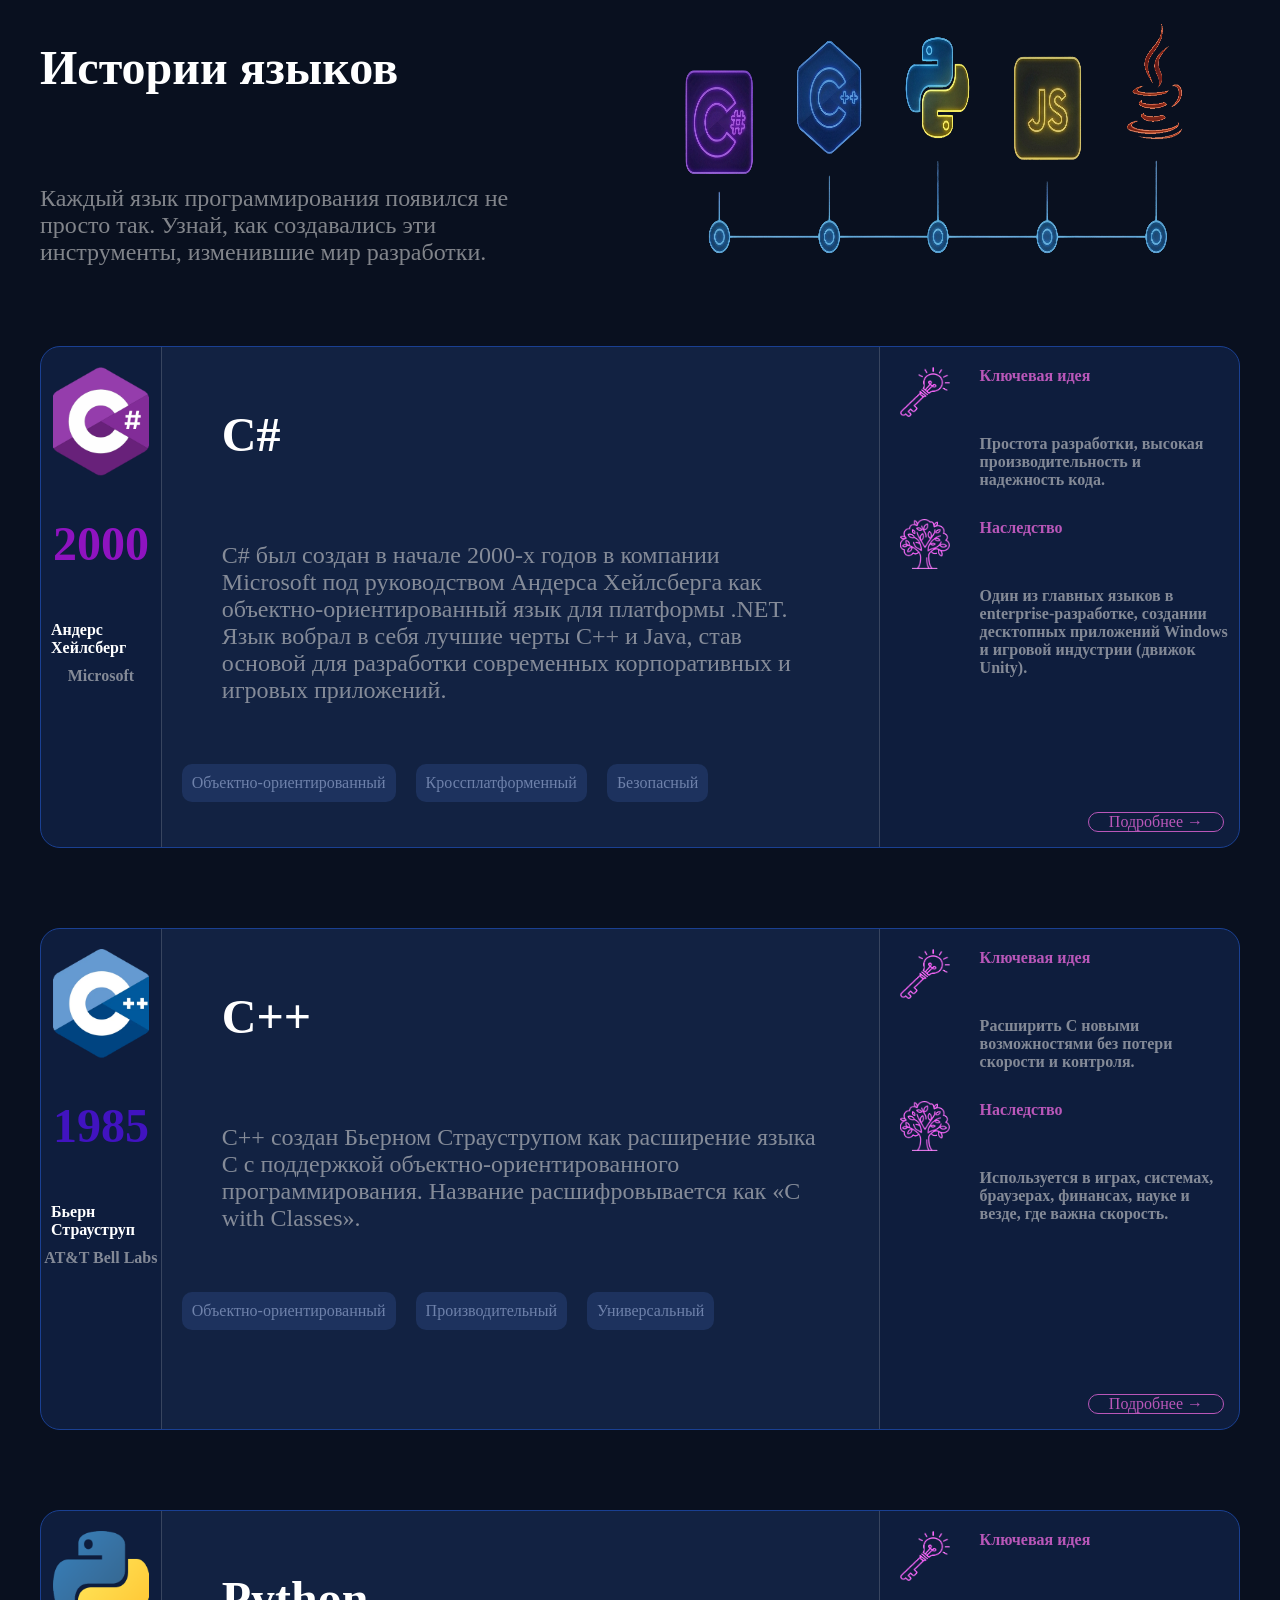
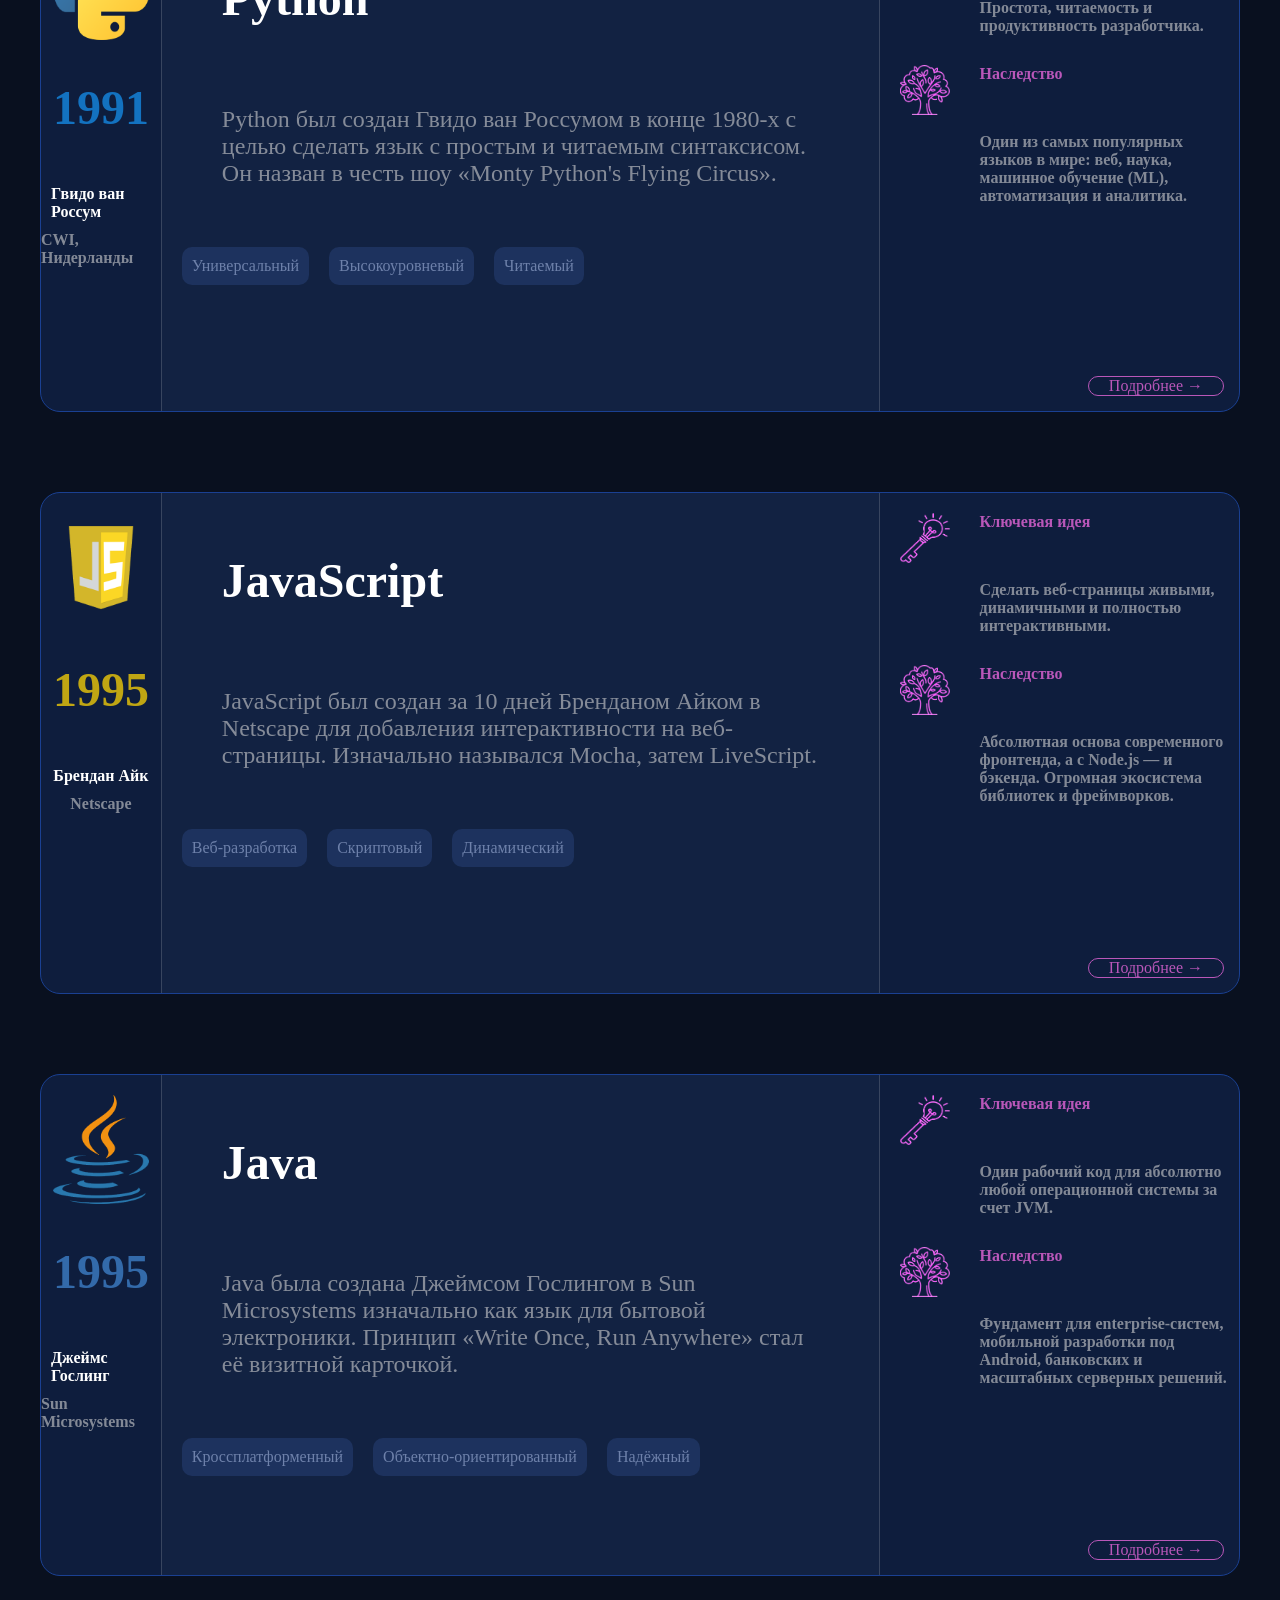
==== pages/history/history.html @ 31807c22 "add pages new" ====
<!DOCTYPE html>
<html lang="en">
<head>
    <meta charset="UTF-8">
    <meta name="viewport" content="width=device-width, initial-scale=1.0">
    <title>Document</title>
    <link rel="stylesheet" href="style-n.css">
</head>
<body style = "background-color: #09101f;">
    <div class = "div1">
        <div class = "div1" style = "flex-direction: column; gap: 10px; justify-content: center;">
            <span class = "text" style = "font-size: 3em;">Истории языков</span>
            <span class = "text" style = "font-size: 1.5em; font-weight: 300; color: rgba(211, 211, 211, 0.596);">Каждый язык программирования появился не просто так. Узнай, как создавались эти инструменты, изменившие мир разработки.
</span>
        </div>
        <div class = "div1" style = "justify-content: center;">
        <img src = "Untitled-1.png" class = "forimg">   
        </div>
    
    </div>
<div class = "div2">
        <div class = "div1" style = "flex-direction: column; width:10%;">
            <div class = "div1" style = "justify-content: center; margin-top: 20px;"><img src="Untitled-2.png" class = "forimg"></div>
        <div class = "div1" style = "justify-content: center; vertical-align: middle;"><span class = "text" style = "font-size: 3em; color:rgb(143, 19, 192)">2000</span></div>
        <div class = "div1" style = "justify-content: center; vertical-align: middle;"><span class = "text" style = "font-size: 1em; padding:10px;">Андерс Хейлсберг</span></div>
                <div class = "div1" style = "justify-content: center; vertical-align: middle;"><span class = "text" style = "font-size: 1em; color:rgba(211, 211, 211, 0.596); padding:0; padding-bottom: 20px;">Microsoft</span></div>
            </div>

    <div class="div1" style="display: flex; background-color: #122242; flex: 1; padding: 20px; border-left: 1px solid rgba(211, 211, 211, 0.196); border-right: 1px solid rgba(211, 211, 211, 0.196); flex-direction: column;">
        <span class="text" style="font-size: 3em;">C#</span>
        <span class="text" style="font-size: 1.5em; font-weight: 300; color: rgba(211, 211, 211, 0.596);">C# был создан в начале 2000-х годов в компании Microsoft под руководством Андерса Хейлсберга как объектно-ориентированный язык для платформы .NET. Язык вобрал в себя лучшие черты C++ и Java, став основой для разработки современных корпоративных и игровых приложений.</span>
        <div class="div1" style="display: flex; justify-content: left; gap: 20px; margin-top: 20px;">
            <div class="div3">Объектно-ориентированный</div>
            <div class="div3">Кроссплатформенный</div>
            <div class="div3">Безопасный</div>
        </div>
    </div>

    <div class="div1" style="display: flex; flex-direction: column; width: 30%; min-width: 250px; position: relative; padding-bottom: 60px;">
        <div class="div1" style="display: flex; align-items: flex-start; width: 100%;">
            <img src="Untitled-5.png" style="width: 50px; height: 50px; filter: brightness(5); padding: 20px; flex-shrink: 0;">
            <div class="div1" style="display: flex; flex-direction: column;">
                <span class="text" style="color: rgb(185, 87, 185); padding-top: 20px; padding-left: 10px; font-weight: bold;">Ключевая идея</span>
                <span class="text" style="color: rgba(211, 211, 211, 0.596); padding: 10px;">Простота разработки, высокая производительность и надежность кода.</span>
            </div>
        </div>
        <div class="div1" style="display: flex; align-items: flex-start; width: 100%;">
            <img src="Untitled-3.png" style="width: 50px; height: 50px; filter: brightness(5); padding: 20px; flex-shrink: 0;">
            <div class="div1" style="display: flex; flex-direction: column;">
                <span class="text" style="color: rgb(185, 87, 185); padding-top: 20px; padding-left: 10px; font-weight: bold;">Наследство</span>
                <span class="text" style="color: rgba(211, 211, 211, 0.596); padding: 10px;">Один из главных языков в enterprise-разработке, создании десктопных приложений Windows и игровой индустрии (движок Unity).</span>
            </div>
        </div>
        <div class="button" style="position: absolute; bottom: 15px; right: 15px;"><span style="padding: 10px 20px; cursor: pointer;">Подробнее →</span></div>
    </div>
</div>

<div class = "div2">
    <div class = "div1" style = "flex-direction: column; width:10%;">
        <div class = "div1" style = "justify-content: center; margin-top: 20px;"><img src="Untitled-6.png" class = "forimg"></div>
        <div class = "div1" style = "justify-content: center; vertical-align: middle;"><span class = "text" style = "font-size: 3em; color:rgb(65, 19, 192)">1985</span></div>
        <div class = "div1" style = "justify-content: center; vertical-align: middle;"><span class = "text" style = "font-size: 1em; padding:10px;">Бьерн Страуструп</span></div>
        <div class = "div1" style = "justify-content: center; vertical-align: middle;"><span class = "text" style = "font-size: 1em; color:rgba(211, 211, 211, 0.596); padding:0; padding-bottom: 20px;">AT&T Bell Labs</span></div>
    </div>

    <div class="div1" style="display: flex; background-color: #122242; flex: 1; padding: 20px; border-left: 1px solid rgba(211, 211, 211, 0.196); border-right: 1px solid rgba(211, 211, 211, 0.196); flex-direction: column;">
        <span class="text" style="font-size: 3em;">C++</span>
        <span class="text" style="font-size: 1.5em; font-weight: 300; color: rgba(211, 211, 211, 0.596);">C++ создан Бьерном Страуструпом как расширение языка C с поддержкой объектно-ориентированного программирования. Название расшифровывается как «C with Classes».</span>
        <div class="div1" style="display: flex; justify-content: left; gap: 20px; margin-top: 20px;">
            <div class="div3">Объектно-ориентированный</div>
            <div class="div3">Производительный</div>
            <div class="div3">Универсальный</div>
        </div>
    </div>

    <div class="div1" style="display: flex; flex-direction: column; width: 30%; min-width: 250px; position: relative; padding-bottom: 60px;">
        <div class="div1" style="display: flex; align-items: flex-start; width: 100%;">
            <img src="Untitled-5.png" style="width: 50px; height: 50px; filter: brightness(5); padding: 20px; flex-shrink: 0;">
            <div class="div1" style="display: flex; flex-direction: column;">
                <span class="text" style="color: rgb(185, 87, 185); padding-top: 20px; padding-left: 10px; font-weight: bold;">Ключевая идея</span>
                <span class="text" style="color: rgba(211, 211, 211, 0.596); padding: 10px;">Расширить C новыми возможностями без потери скорости и контроля.</span>
            </div>
        </div>
        <div class="div1" style="display: flex; align-items: flex-start; width: 100%;">
            <img src="Untitled-3.png" style="width: 50px; height: 50px; filter: brightness(5); padding: 20px; flex-shrink: 0;">
            <div class="div1" style="display: flex; flex-direction: column;">
                <span class="text" style="color: rgb(185, 87, 185); padding-top: 20px; padding-left: 10px; font-weight: bold;">Наследство</span>
                <span class="text" style="color: rgba(211, 211, 211, 0.596); padding: 10px;">Используется в играх, системах, браузерах, финансах, науке и везде, где важна скорость.</span>
            </div>
        </div>
        <div class="button" style="position: absolute; bottom: 15px; right: 15px;"><span style="padding: 10px 20px; cursor: pointer;">Подробнее →</span></div>
    </div>
</div>

<div class = "div2">
    <div class = "div1" style = "flex-direction: column; width:10%;">
        <div class = "div1" style = "justify-content: center; margin-top: 20px;"><img src="Untitled-7.png" class = "forimg"></div>
        <div class = "div1" style = "justify-content: center; vertical-align: middle;"><span class = "text" style = "font-size: 3em; color:rgb(19, 114, 192)">1991</span></div>
        <div class = "div1" style = "justify-content: center; vertical-align: middle;"><span class = "text" style = "font-size: 1em; padding:10px;">Гвидо ван Россум</span></div>
        <div class = "div1" style = "justify-content: center; vertical-align: middle;"><span class = "text" style = "font-size: 1em; color:rgba(211, 211, 211, 0.596); padding:0; padding-bottom: 20px;">CWI, Нидерланды</span></div>
    </div>

    <div class="div1" style="display: flex; background-color: #122242; flex: 1; padding: 20px; border-left: 1px solid rgba(211, 211, 211, 0.196); border-right: 1px solid rgba(211, 211, 211, 0.196); flex-direction: column;">
        <span class="text" style="font-size: 3em;">Python</span>
        <span class="text" style="font-size: 1.5em; font-weight: 300; color: rgba(211, 211, 211, 0.596);">Python был создан Гвидо ван Россумом в конце 1980-х с целью сделать язык с простым и читаемым синтаксисом. Он назван в честь шоу «Monty Python's Flying Circus».</span>
        <div class="div1" style="display: flex; justify-content: left; gap: 20px; margin-top: 20px;">
            <div class="div3">Универсальный</div>
            <div class="div3">Высокоуровневый</div>
            <div class="div3">Читаемый</div>
        </div>
    </div>

    <div class="div1" style="display: flex; flex-direction: column; width: 30%; min-width: 250px; position: relative; padding-bottom: 60px;">
        <div class="div1" style="display: flex; align-items: flex-start; width: 100%;">
            <img src="Untitled-5.png" style="width: 50px; height: 50px; filter: brightness(5); padding: 20px; flex-shrink: 0;">
            <div class="div1" style="display: flex; flex-direction: column;">
                <span class="text" style="color: rgb(185, 87, 185); padding-top: 20px; padding-left: 10px; font-weight: bold;">Ключевая идея</span>
                <span class="text" style="color: rgba(211, 211, 211, 0.596); padding: 10px;">Простота, читаемость и продуктивность разработчика.</span>
            </div>
        </div>
        <div class="div1" style="display: flex; align-items: flex-start; width: 100%;">
            <img src="Untitled-3.png" style="width: 50px; height: 50px; filter: brightness(5); padding: 20px; flex-shrink: 0;">
            <div class="div1" style="display: flex; flex-direction: column;">
                <span class="text" style="color: rgb(185, 87, 185); padding-top: 20px; padding-left: 10px; font-weight: bold;">Наследство</span>
                <span class="text" style="color: rgba(211, 211, 211, 0.596); padding: 10px;">Один из самых популярных языков в мире: веб, наука, машинное обучение (ML), автоматизация и аналитика.</span>
            </div>
        </div>
        <div class="button" style="position: absolute; bottom: 15px; right: 15px;"><span style="padding: 10px 20px; cursor: pointer;">Подробнее →</span></div>
    </div>
</div>

<div class = "div2">
    <div class = "div1" style = "flex-direction: column; width:10%;">
        <div class = "div1" style = "justify-content: center; margin-top: 20px;"><img src="Untitled-8.png" class = "forimg"></div>
        <div class = "div1" style = "justify-content: center; vertical-align: middle;"><span class = "text" style = "font-size: 3em; color:rgb(192, 166, 19)">1995</span></div>
        <div class = "div1" style = "justify-content: center; vertical-align: middle;"><span class = "text" style = "font-size: 1em; padding:10px;">Брендан Айк</span></div>
        <div class = "div1" style = "justify-content: center; vertical-align: middle;"><span class = "text" style = "font-size: 1em; color:rgba(211, 211, 211, 0.596); padding:0; padding-bottom: 20px;">Netscape</span></div>
    </div>

    <div class="div1" style="display: flex; background-color: #122242; flex: 1; padding: 20px; border-left: 1px solid rgba(211, 211, 211, 0.196); border-right: 1px solid rgba(211, 211, 211, 0.196); flex-direction: column;">
        <span class="text" style="font-size: 3em;">JavaScript</span>
        <span class="text" style="font-size: 1.5em; font-weight: 300; color: rgba(211, 211, 211, 0.596);">JavaScript был создан за 10 дней Бренданом Айком в Netscape для добавления интерактивности на веб-страницы. Изначально назывался Mocha, затем LiveScript.</span>
        <div class="div1" style="display: flex; justify-content: left; gap: 20px; margin-top: 20px;">
            <div class="div3">Веб-разработка</div>
            <div class="div3">Скриптовый</div>
            <div class="div3">Динамический</div>
        </div>
    </div>

    <div class="div1" style="display: flex; flex-direction: column; width: 30%; min-width: 250px; position: relative; padding-bottom: 60px;">
        <div class="div1" style="display: flex; align-items: flex-start; width: 100%;">
            <img src="Untitled-5.png" style="width: 50px; height: 50px; filter: brightness(5); padding: 20px; flex-shrink: 0;">
            <div class="div1" style="display: flex; flex-direction: column;">
                <span class="text" style="color: rgb(185, 87, 185); padding-top: 20px; padding-left: 10px; font-weight: bold;">Ключевая идея</span>
                <span class="text" style="color: rgba(211, 211, 211, 0.596); padding: 10px;">Сделать веб-страницы живыми, динамичными и полностью интерактивными.</span>
            </div>
        </div>
        <div class="div1" style="display: flex; align-items: flex-start; width: 100%;">
            <img src="Untitled-3.png" style="width: 50px; height: 50px; filter: brightness(5); padding: 20px; flex-shrink: 0;">
            <div class="div1" style="display: flex; flex-direction: column;">
                <span class="text" style="color: rgb(185, 87, 185); padding-top: 20px; padding-left: 10px; font-weight: bold;">Наследство</span>
                <span class="text" style="color: rgba(211, 211, 211, 0.596); padding: 10px;">Абсолютная основа современного фронтенда, а с Node.js — и бэкенда. Огромная экосистема библиотек и фреймворков.</span>
            </div>
        </div>
        <div class="button" style="position: absolute; bottom: 15px; right: 15px;"><span style="padding: 10px 20px; cursor: pointer;">Подробнее →</span></div>
    </div>
</div>

<div class = "div2">
    <div class = "div1" style = "flex-direction: column; width:10%;">
        <div class = "div1" style = "justify-content: center; margin-top: 20px;"><img src="Untitled-9.png" class = "forimg"></div>
        <div class = "div1" style = "justify-content: center; vertical-align: middle;"><span class = "text" style = "font-size: 3em; color:rgb(51, 106, 170)">1995</span></div>
        <div class = "div1" style = "justify-content: center; vertical-align: middle;"><span class = "text" style = "font-size: 1em; padding:10px;">Джеймс Гослинг</span></div>
        <div class = "div1" style = "justify-content: center; vertical-align: middle;"><span class = "text" style = "font-size: 1em; color:rgba(211, 211, 211, 0.596); padding:0; padding-bottom: 20px;">Sun Microsystems</span></div>
    </div>

    <div class="div1" style="display: flex; background-color: #122242; flex: 1; padding: 20px; border-left: 1px solid rgba(211, 211, 211, 0.196); border-right: 1px solid rgba(211, 211, 211, 0.196); flex-direction: column;">
        <span class="text" style="font-size: 3em;">Java</span>
        <span class="text" style="font-size: 1.5em; font-weight: 300; color: rgba(211, 211, 211, 0.596);">Java была создана Джеймсом Гослингом в Sun Microsystems изначально как язык для бытовой электроники. Принцип «Write Once, Run Anywhere» стал её визитной карточкой.</span>
        <div class="div1" style="display: flex; justify-content: left; gap: 20px; margin-top: 20px;">
            <div class="div3">Кроссплатформенный</div>
            <div class="div3">Объектно-ориентированный</div>
            <div class="div3">Надёжный</div>
        </div>
    </div>

    <div class="div1" style="display: flex; flex-direction: column; width: 30%; min-width: 250px; position: relative; padding-bottom: 60px;">
        <div class="div1" style="display: flex; align-items: flex-start; width: 100%;">
            <img src="Untitled-5.png" style="width: 50px; height: 50px; filter: brightness(5); padding: 20px; flex-shrink: 0;">
            <div class="div1" style="display: flex; flex-direction: column;">
                <span class="text" style="color: rgb(185, 87, 185); padding-top: 20px; padding-left: 10px; font-weight: bold;">Ключевая идея</span>
                <span class="text" style="color: rgba(211, 211, 211, 0.596); padding: 10px;">Один рабочий код для абсолютно любой операционной системы за счет JVM.</span>
            </div>
        </div>
        <div class="div1" style="display: flex; align-items: flex-start; width: 100%;">
            <img src="Untitled-3.png" style="width: 50px; height: 50px; filter: brightness(5); padding: 20px; flex-shrink: 0;">
            <div class="div1" style="display: flex; flex-direction: column;">
                <span class="text" style="color: rgb(185, 87, 185); padding-top: 20px; padding-left: 10px; font-weight: bold;">Наследство</span>
                <span class="text" style="color: rgba(211, 211, 211, 0.596); padding: 10px;">Фундамент для enterprise-систем, мобильной разработки под Android, банковских и масштабных серверных решений.</span>
            </div>
        </div>
        <div class="button" style="position: absolute; bottom: 15px; right: 15px;"><span style="padding: 10px 20px; cursor: pointer;">Подробнее →</span></div>
    </div>
</div>

</body>
</html>
---- pages/history/style-n.css ----
body{
    margin:0px;
    padding:0px;
}
.text{
    color: white;
    font-weight: bold;
    padding:40px;
}
.div1{
    display:flex;
}
.div2{
    display:inline-flex;
    background-color: #0e1d3d;
    border: 1px solid #1a4092;
    border-radius: 20px;
    margin:40px;
    height:500px;
}
.div3{
    background-color: #1d325e;
     color:#6e81aa;
     padding:10px;
     border-radius: 10px;
}
.forimg{
    width:80%;
    height:auto;
}
.button{
    position: absolute;
    bottom: 20px;
    right:40px; 
    color:rgb(185, 87, 185); 
    border: 1px solid rgb(185, 87, 185); 
    border-radius:10px;
}
.button:hover{
    background-color: rgb(185, 87, 185);
    color:white;
}
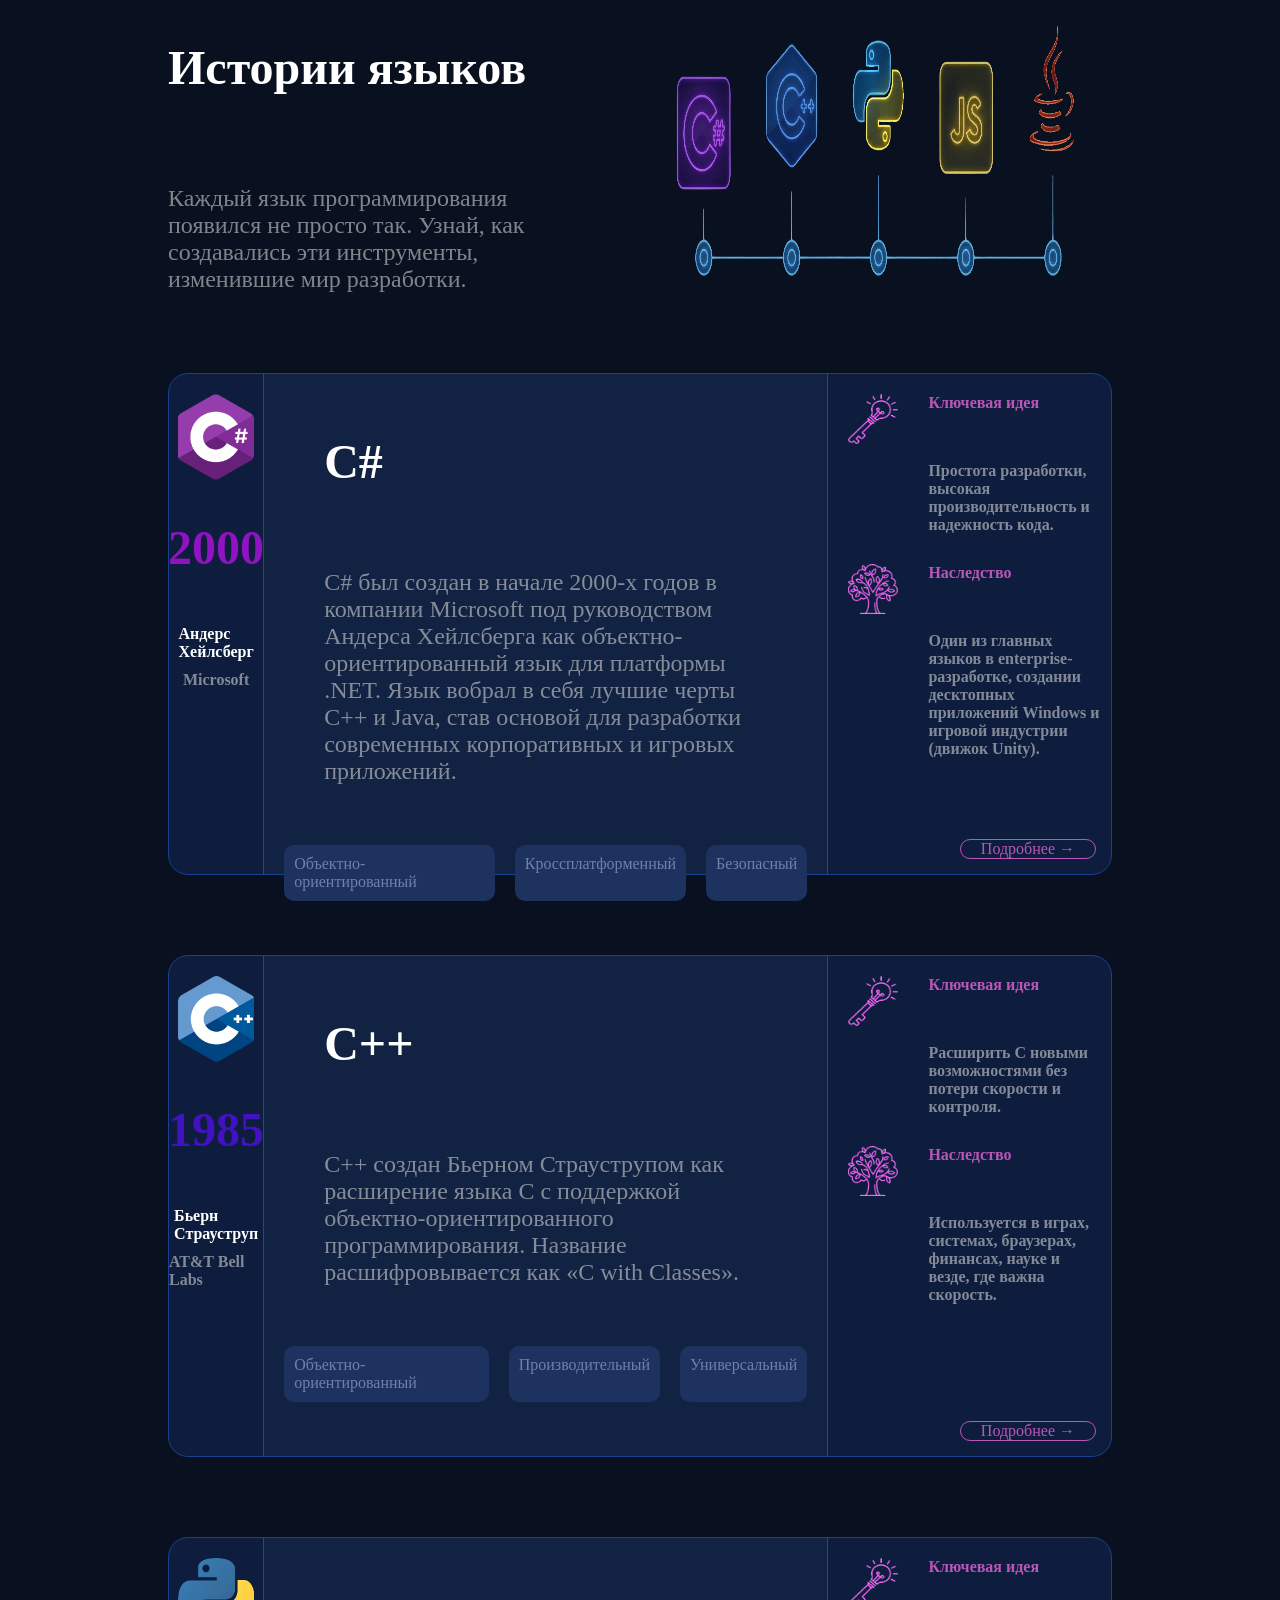
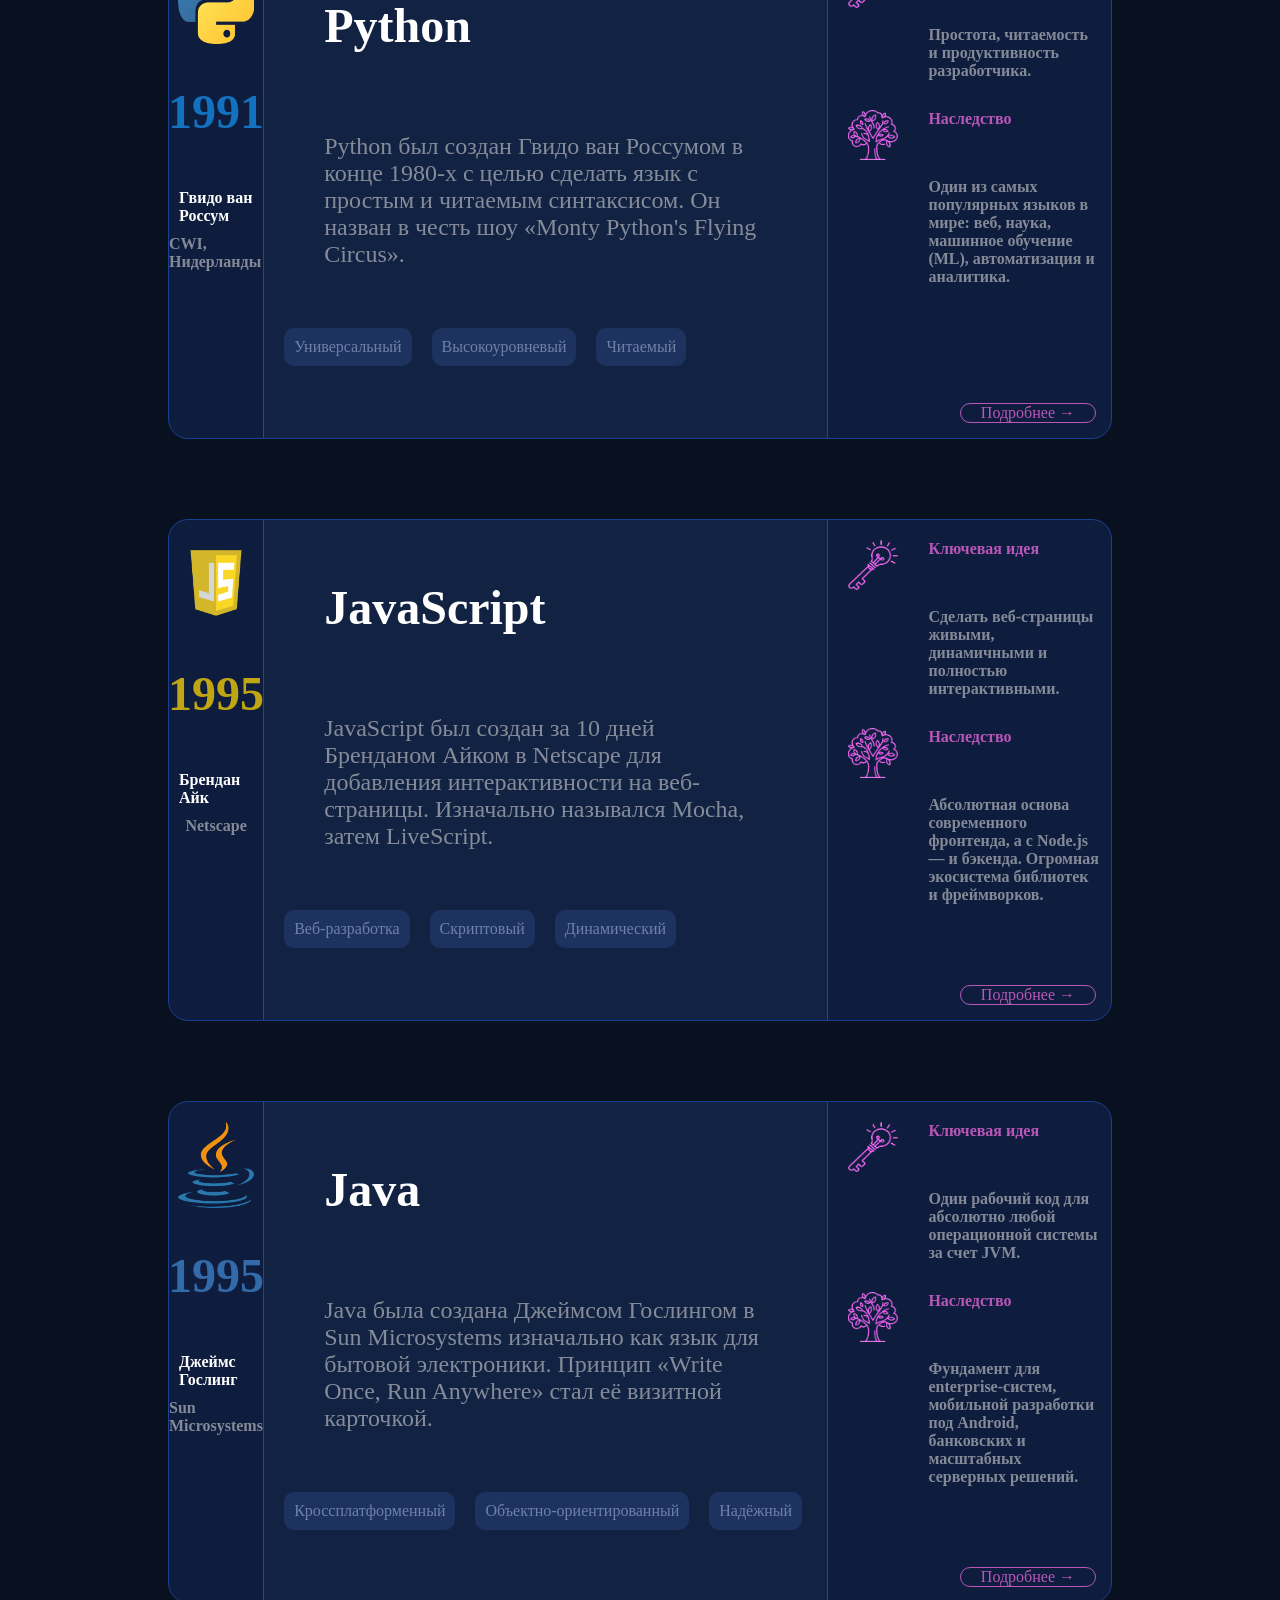
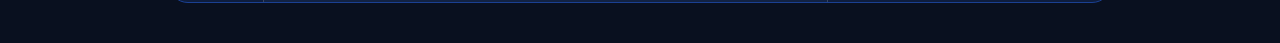
==== commit a09c652c: "update pages" ====
--- a/pages/history/history.html
+++ b/pages/history/history.html
@@ -7,201 +7,202 @@
     <link rel="stylesheet" href="style-n.css">
 </head>
 <body style = "background-color: #09101f;">
+<main>
     <div class = "div1">
         <div class = "div1" style = "flex-direction: column; gap: 10px; justify-content: center;">
             <span class = "text" style = "font-size: 3em;">Истории языков</span>
             <span class = "text" style = "font-size: 1.5em; font-weight: 300; color: rgba(211, 211, 211, 0.596);">Каждый язык программирования появился не просто так. Узнай, как создавались эти инструменты, изменившие мир разработки.
-</span>
-        </div>
-        <div class = "div1" style = "justify-content: center;">
-        <img src = "Untitled-1.png" class = "forimg">   
-        </div>
-    
-    </div>
-<div class = "div2">
-        <div class = "div1" style = "flex-direction: column; width:10%;">
-            <div class = "div1" style = "justify-content: center; margin-top: 20px;"><img src="Untitled-2.png" class = "forimg"></div>
-        <div class = "div1" style = "justify-content: center; vertical-align: middle;"><span class = "text" style = "font-size: 3em; color:rgb(143, 19, 192)">2000</span></div>
-        <div class = "div1" style = "justify-content: center; vertical-align: middle;"><span class = "text" style = "font-size: 1em; padding:10px;">Андерс Хейлсберг</span></div>
-                <div class = "div1" style = "justify-content: center; vertical-align: middle;"><span class = "text" style = "font-size: 1em; color:rgba(211, 211, 211, 0.596); padding:0; padding-bottom: 20px;">Microsoft</span></div>
-            </div>
-
-    <div class="div1" style="display: flex; background-color: #122242; flex: 1; padding: 20px; border-left: 1px solid rgba(211, 211, 211, 0.196); border-right: 1px solid rgba(211, 211, 211, 0.196); flex-direction: column;">
-        <span class="text" style="font-size: 3em;">C#</span>
-        <span class="text" style="font-size: 1.5em; font-weight: 300; color: rgba(211, 211, 211, 0.596);">C# был создан в начале 2000-х годов в компании Microsoft под руководством Андерса Хейлсберга как объектно-ориентированный язык для платформы .NET. Язык вобрал в себя лучшие черты C++ и Java, став основой для разработки современных корпоративных и игровых приложений.</span>
-        <div class="div1" style="display: flex; justify-content: left; gap: 20px; margin-top: 20px;">
-            <div class="div3">Объектно-ориентированный</div>
-            <div class="div3">Кроссплатформенный</div>
-            <div class="div3">Безопасный</div>
-        </div>
-    </div>
-
-    <div class="div1" style="display: flex; flex-direction: column; width: 30%; min-width: 250px; position: relative; padding-bottom: 60px;">
-        <div class="div1" style="display: flex; align-items: flex-start; width: 100%;">
-            <img src="Untitled-5.png" style="width: 50px; height: 50px; filter: brightness(5); padding: 20px; flex-shrink: 0;">
-            <div class="div1" style="display: flex; flex-direction: column;">
-                <span class="text" style="color: rgb(185, 87, 185); padding-top: 20px; padding-left: 10px; font-weight: bold;">Ключевая идея</span>
-                <span class="text" style="color: rgba(211, 211, 211, 0.596); padding: 10px;">Простота разработки, высокая производительность и надежность кода.</span>
-            </div>
-        </div>
-        <div class="div1" style="display: flex; align-items: flex-start; width: 100%;">
-            <img src="Untitled-3.png" style="width: 50px; height: 50px; filter: brightness(5); padding: 20px; flex-shrink: 0;">
-            <div class="div1" style="display: flex; flex-direction: column;">
-                <span class="text" style="color: rgb(185, 87, 185); padding-top: 20px; padding-left: 10px; font-weight: bold;">Наследство</span>
-                <span class="text" style="color: rgba(211, 211, 211, 0.596); padding: 10px;">Один из главных языков в enterprise-разработке, создании десктопных приложений Windows и игровой индустрии (движок Unity).</span>
-            </div>
-        </div>
-        <div class="button" style="position: absolute; bottom: 15px; right: 15px;"><span style="padding: 10px 20px; cursor: pointer;">Подробнее →</span></div>
-    </div>
-</div>
-
-<div class = "div2">
-    <div class = "div1" style = "flex-direction: column; width:10%;">
-        <div class = "div1" style = "justify-content: center; margin-top: 20px;"><img src="Untitled-6.png" class = "forimg"></div>
-        <div class = "div1" style = "justify-content: center; vertical-align: middle;"><span class = "text" style = "font-size: 3em; color:rgb(65, 19, 192)">1985</span></div>
-        <div class = "div1" style = "justify-content: center; vertical-align: middle;"><span class = "text" style = "font-size: 1em; padding:10px;">Бьерн Страуструп</span></div>
-        <div class = "div1" style = "justify-content: center; vertical-align: middle;"><span class = "text" style = "font-size: 1em; color:rgba(211, 211, 211, 0.596); padding:0; padding-bottom: 20px;">AT&T Bell Labs</span></div>
-    </div>
-
-    <div class="div1" style="display: flex; background-color: #122242; flex: 1; padding: 20px; border-left: 1px solid rgba(211, 211, 211, 0.196); border-right: 1px solid rgba(211, 211, 211, 0.196); flex-direction: column;">
-        <span class="text" style="font-size: 3em;">C++</span>
-        <span class="text" style="font-size: 1.5em; font-weight: 300; color: rgba(211, 211, 211, 0.596);">C++ создан Бьерном Страуструпом как расширение языка C с поддержкой объектно-ориентированного программирования. Название расшифровывается как «C with Classes».</span>
-        <div class="div1" style="display: flex; justify-content: left; gap: 20px; margin-top: 20px;">
-            <div class="div3">Объектно-ориентированный</div>
-            <div class="div3">Производительный</div>
-            <div class="div3">Универсальный</div>
-        </div>
-    </div>
-
-    <div class="div1" style="display: flex; flex-direction: column; width: 30%; min-width: 250px; position: relative; padding-bottom: 60px;">
-        <div class="div1" style="display: flex; align-items: flex-start; width: 100%;">
-            <img src="Untitled-5.png" style="width: 50px; height: 50px; filter: brightness(5); padding: 20px; flex-shrink: 0;">
-            <div class="div1" style="display: flex; flex-direction: column;">
-                <span class="text" style="color: rgb(185, 87, 185); padding-top: 20px; padding-left: 10px; font-weight: bold;">Ключевая идея</span>
-                <span class="text" style="color: rgba(211, 211, 211, 0.596); padding: 10px;">Расширить C новыми возможностями без потери скорости и контроля.</span>
-            </div>
-        </div>
-        <div class="div1" style="display: flex; align-items: flex-start; width: 100%;">
-            <img src="Untitled-3.png" style="width: 50px; height: 50px; filter: brightness(5); padding: 20px; flex-shrink: 0;">
-            <div class="div1" style="display: flex; flex-direction: column;">
-                <span class="text" style="color: rgb(185, 87, 185); padding-top: 20px; padding-left: 10px; font-weight: bold;">Наследство</span>
-                <span class="text" style="color: rgba(211, 211, 211, 0.596); padding: 10px;">Используется в играх, системах, браузерах, финансах, науке и везде, где важна скорость.</span>
-            </div>
-        </div>
-        <div class="button" style="position: absolute; bottom: 15px; right: 15px;"><span style="padding: 10px 20px; cursor: pointer;">Подробнее →</span></div>
-    </div>
-</div>
-
-<div class = "div2">
-    <div class = "div1" style = "flex-direction: column; width:10%;">
-        <div class = "div1" style = "justify-content: center; margin-top: 20px;"><img src="Untitled-7.png" class = "forimg"></div>
-        <div class = "div1" style = "justify-content: center; vertical-align: middle;"><span class = "text" style = "font-size: 3em; color:rgb(19, 114, 192)">1991</span></div>
-        <div class = "div1" style = "justify-content: center; vertical-align: middle;"><span class = "text" style = "font-size: 1em; padding:10px;">Гвидо ван Россум</span></div>
-        <div class = "div1" style = "justify-content: center; vertical-align: middle;"><span class = "text" style = "font-size: 1em; color:rgba(211, 211, 211, 0.596); padding:0; padding-bottom: 20px;">CWI, Нидерланды</span></div>
-    </div>
-
-    <div class="div1" style="display: flex; background-color: #122242; flex: 1; padding: 20px; border-left: 1px solid rgba(211, 211, 211, 0.196); border-right: 1px solid rgba(211, 211, 211, 0.196); flex-direction: column;">
-        <span class="text" style="font-size: 3em;">Python</span>
-        <span class="text" style="font-size: 1.5em; font-weight: 300; color: rgba(211, 211, 211, 0.596);">Python был создан Гвидо ван Россумом в конце 1980-х с целью сделать язык с простым и читаемым синтаксисом. Он назван в честь шоу «Monty Python's Flying Circus».</span>
-        <div class="div1" style="display: flex; justify-content: left; gap: 20px; margin-top: 20px;">
-            <div class="div3">Универсальный</div>
-            <div class="div3">Высокоуровневый</div>
-            <div class="div3">Читаемый</div>
-        </div>
-    </div>
-
-    <div class="div1" style="display: flex; flex-direction: column; width: 30%; min-width: 250px; position: relative; padding-bottom: 60px;">
-        <div class="div1" style="display: flex; align-items: flex-start; width: 100%;">
-            <img src="Untitled-5.png" style="width: 50px; height: 50px; filter: brightness(5); padding: 20px; flex-shrink: 0;">
-            <div class="div1" style="display: flex; flex-direction: column;">
-                <span class="text" style="color: rgb(185, 87, 185); padding-top: 20px; padding-left: 10px; font-weight: bold;">Ключевая идея</span>
-                <span class="text" style="color: rgba(211, 211, 211, 0.596); padding: 10px;">Простота, читаемость и продуктивность разработчика.</span>
-            </div>
-        </div>
-        <div class="div1" style="display: flex; align-items: flex-start; width: 100%;">
-            <img src="Untitled-3.png" style="width: 50px; height: 50px; filter: brightness(5); padding: 20px; flex-shrink: 0;">
-            <div class="div1" style="display: flex; flex-direction: column;">
-                <span class="text" style="color: rgb(185, 87, 185); padding-top: 20px; padding-left: 10px; font-weight: bold;">Наследство</span>
-                <span class="text" style="color: rgba(211, 211, 211, 0.596); padding: 10px;">Один из самых популярных языков в мире: веб, наука, машинное обучение (ML), автоматизация и аналитика.</span>
-            </div>
-        </div>
-        <div class="button" style="position: absolute; bottom: 15px; right: 15px;"><span style="padding: 10px 20px; cursor: pointer;">Подробнее →</span></div>
-    </div>
-</div>
-
-<div class = "div2">
-    <div class = "div1" style = "flex-direction: column; width:10%;">
-        <div class = "div1" style = "justify-content: center; margin-top: 20px;"><img src="Untitled-8.png" class = "forimg"></div>
-        <div class = "div1" style = "justify-content: center; vertical-align: middle;"><span class = "text" style = "font-size: 3em; color:rgb(192, 166, 19)">1995</span></div>
-        <div class = "div1" style = "justify-content: center; vertical-align: middle;"><span class = "text" style = "font-size: 1em; padding:10px;">Брендан Айк</span></div>
-        <div class = "div1" style = "justify-content: center; vertical-align: middle;"><span class = "text" style = "font-size: 1em; color:rgba(211, 211, 211, 0.596); padding:0; padding-bottom: 20px;">Netscape</span></div>
-    </div>
-
-    <div class="div1" style="display: flex; background-color: #122242; flex: 1; padding: 20px; border-left: 1px solid rgba(211, 211, 211, 0.196); border-right: 1px solid rgba(211, 211, 211, 0.196); flex-direction: column;">
-        <span class="text" style="font-size: 3em;">JavaScript</span>
-        <span class="text" style="font-size: 1.5em; font-weight: 300; color: rgba(211, 211, 211, 0.596);">JavaScript был создан за 10 дней Бренданом Айком в Netscape для добавления интерактивности на веб-страницы. Изначально назывался Mocha, затем LiveScript.</span>
-        <div class="div1" style="display: flex; justify-content: left; gap: 20px; margin-top: 20px;">
-            <div class="div3">Веб-разработка</div>
-            <div class="div3">Скриптовый</div>
-            <div class="div3">Динамический</div>
-        </div>
-    </div>
-
-    <div class="div1" style="display: flex; flex-direction: column; width: 30%; min-width: 250px; position: relative; padding-bottom: 60px;">
-        <div class="div1" style="display: flex; align-items: flex-start; width: 100%;">
-            <img src="Untitled-5.png" style="width: 50px; height: 50px; filter: brightness(5); padding: 20px; flex-shrink: 0;">
-            <div class="div1" style="display: flex; flex-direction: column;">
-                <span class="text" style="color: rgb(185, 87, 185); padding-top: 20px; padding-left: 10px; font-weight: bold;">Ключевая идея</span>
-                <span class="text" style="color: rgba(211, 211, 211, 0.596); padding: 10px;">Сделать веб-страницы живыми, динамичными и полностью интерактивными.</span>
-            </div>
-        </div>
-        <div class="div1" style="display: flex; align-items: flex-start; width: 100%;">
-            <img src="Untitled-3.png" style="width: 50px; height: 50px; filter: brightness(5); padding: 20px; flex-shrink: 0;">
-            <div class="div1" style="display: flex; flex-direction: column;">
-                <span class="text" style="color: rgb(185, 87, 185); padding-top: 20px; padding-left: 10px; font-weight: bold;">Наследство</span>
-                <span class="text" style="color: rgba(211, 211, 211, 0.596); padding: 10px;">Абсолютная основа современного фронтенда, а с Node.js — и бэкенда. Огромная экосистема библиотек и фреймворков.</span>
-            </div>
-        </div>
-        <div class="button" style="position: absolute; bottom: 15px; right: 15px;"><span style="padding: 10px 20px; cursor: pointer;">Подробнее →</span></div>
-    </div>
-</div>
-
-<div class = "div2">
-    <div class = "div1" style = "flex-direction: column; width:10%;">
-        <div class = "div1" style = "justify-content: center; margin-top: 20px;"><img src="Untitled-9.png" class = "forimg"></div>
-        <div class = "div1" style = "justify-content: center; vertical-align: middle;"><span class = "text" style = "font-size: 3em; color:rgb(51, 106, 170)">1995</span></div>
-        <div class = "div1" style = "justify-content: center; vertical-align: middle;"><span class = "text" style = "font-size: 1em; padding:10px;">Джеймс Гослинг</span></div>
-        <div class = "div1" style = "justify-content: center; vertical-align: middle;"><span class = "text" style = "font-size: 1em; color:rgba(211, 211, 211, 0.596); padding:0; padding-bottom: 20px;">Sun Microsystems</span></div>
-    </div>
-
-    <div class="div1" style="display: flex; background-color: #122242; flex: 1; padding: 20px; border-left: 1px solid rgba(211, 211, 211, 0.196); border-right: 1px solid rgba(211, 211, 211, 0.196); flex-direction: column;">
-        <span class="text" style="font-size: 3em;">Java</span>
-        <span class="text" style="font-size: 1.5em; font-weight: 300; color: rgba(211, 211, 211, 0.596);">Java была создана Джеймсом Гослингом в Sun Microsystems изначально как язык для бытовой электроники. Принцип «Write Once, Run Anywhere» стал её визитной карточкой.</span>
-        <div class="div1" style="display: flex; justify-content: left; gap: 20px; margin-top: 20px;">
-            <div class="div3">Кроссплатформенный</div>
-            <div class="div3">Объектно-ориентированный</div>
-            <div class="div3">Надёжный</div>
-        </div>
-    </div>
-
-    <div class="div1" style="display: flex; flex-direction: column; width: 30%; min-width: 250px; position: relative; padding-bottom: 60px;">
-        <div class="div1" style="display: flex; align-items: flex-start; width: 100%;">
-            <img src="Untitled-5.png" style="width: 50px; height: 50px; filter: brightness(5); padding: 20px; flex-shrink: 0;">
-            <div class="div1" style="display: flex; flex-direction: column;">
-                <span class="text" style="color: rgb(185, 87, 185); padding-top: 20px; padding-left: 10px; font-weight: bold;">Ключевая идея</span>
-                <span class="text" style="color: rgba(211, 211, 211, 0.596); padding: 10px;">Один рабочий код для абсолютно любой операционной системы за счет JVM.</span>
-            </div>
-        </div>
-        <div class="div1" style="display: flex; align-items: flex-start; width: 100%;">
-            <img src="Untitled-3.png" style="width: 50px; height: 50px; filter: brightness(5); padding: 20px; flex-shrink: 0;">
-            <div class="div1" style="display: flex; flex-direction: column;">
-                <span class="text" style="color: rgb(185, 87, 185); padding-top: 20px; padding-left: 10px; font-weight: bold;">Наследство</span>
-                <span class="text" style="color: rgba(211, 211, 211, 0.596); padding: 10px;">Фундамент для enterprise-систем, мобильной разработки под Android, банковских и масштабных серверных решений.</span>
-            </div>
-        </div>
-        <div class="button" style="position: absolute; bottom: 15px; right: 15px;"><span style="padding: 10px 20px; cursor: pointer;">Подробнее →</span></div>
-    </div>
-</div>
-
+    </span>
+            </div>
+            <div class = "div1" style = "justify-content: center;">
+            <img src = "Untitled-1.png" class = "forimg">   
+            </div>
+        
+        </div>
+    <div class = "div2">
+            <div class = "div1" style = "flex-direction: column; width:10%;">
+                <div class = "div1" style = "justify-content: center; margin-top: 20px;"><img src="Untitled-2.png" class = "forimg"></div>
+            <div class = "div1" style = "justify-content: center; vertical-align: middle;"><span class = "text" style = "font-size: 3em; color:rgb(143, 19, 192)">2000</span></div>
+            <div class = "div1" style = "justify-content: center; vertical-align: middle;"><span class = "text" style = "font-size: 1em; padding:10px;">Андерс Хейлсберг</span></div>
+                    <div class = "div1" style = "justify-content: center; vertical-align: middle;"><span class = "text" style = "font-size: 1em; color:rgba(211, 211, 211, 0.596); padding:0; padding-bottom: 20px;">Microsoft</span></div>
+                </div>
+
+        <div class="div1" style="display: flex; background-color: #122242; flex: 1; padding: 20px; border-left: 1px solid rgba(211, 211, 211, 0.196); border-right: 1px solid rgba(211, 211, 211, 0.196); flex-direction: column;">
+            <span class="text" style="font-size: 3em;">C#</span>
+            <span class="text" style="font-size: 1.5em; font-weight: 300; color: rgba(211, 211, 211, 0.596);">C# был создан в начале 2000-х годов в компании Microsoft под руководством Андерса Хейлсберга как объектно-ориентированный язык для платформы .NET. Язык вобрал в себя лучшие черты C++ и Java, став основой для разработки современных корпоративных и игровых приложений.</span>
+            <div class="div1" style="display: flex; justify-content: left; gap: 20px; margin-top: 20px;">
+                <div class="div3">Объектно-ориентированный</div>
+                <div class="div3">Кроссплатформенный</div>
+                <div class="div3">Безопасный</div>
+            </div>
+        </div>
+
+        <div class="div1" style="display: flex; flex-direction: column; width: 30%; min-width: 250px; position: relative; padding-bottom: 60px;">
+            <div class="div1" style="display: flex; align-items: flex-start; width: 100%;">
+                <img src="Untitled-5.png" style="width: 50px; height: 50px; filter: brightness(5); padding: 20px; flex-shrink: 0;">
+                <div class="div1" style="display: flex; flex-direction: column;">
+                    <span class="text" style="color: rgb(185, 87, 185); padding-top: 20px; padding-left: 10px; font-weight: bold;">Ключевая идея</span>
+                    <span class="text" style="color: rgba(211, 211, 211, 0.596); padding: 10px;">Простота разработки, высокая производительность и надежность кода.</span>
+                </div>
+            </div>
+            <div class="div1" style="display: flex; align-items: flex-start; width: 100%;">
+                <img src="Untitled-3.png" style="width: 50px; height: 50px; filter: brightness(5); padding: 20px; flex-shrink: 0;">
+                <div class="div1" style="display: flex; flex-direction: column;">
+                    <span class="text" style="color: rgb(185, 87, 185); padding-top: 20px; padding-left: 10px; font-weight: bold;">Наследство</span>
+                    <span class="text" style="color: rgba(211, 211, 211, 0.596); padding: 10px;">Один из главных языков в enterprise-разработке, создании десктопных приложений Windows и игровой индустрии (движок Unity).</span>
+                </div>
+            </div>
+            <div class="button" style="position: absolute; bottom: 15px; right: 15px;"><span style="padding: 10px 20px; cursor: pointer;">Подробнее →</span></div>
+        </div>
+    </div>
+
+    <div class = "div2">
+        <div class = "div1" style = "flex-direction: column; width:10%;">
+            <div class = "div1" style = "justify-content: center; margin-top: 20px;"><img src="Untitled-6.png" class = "forimg"></div>
+            <div class = "div1" style = "justify-content: center; vertical-align: middle;"><span class = "text" style = "font-size: 3em; color:rgb(65, 19, 192)">1985</span></div>
+            <div class = "div1" style = "justify-content: center; vertical-align: middle;"><span class = "text" style = "font-size: 1em; padding:10px;">Бьерн Страуструп</span></div>
+            <div class = "div1" style = "justify-content: center; vertical-align: middle;"><span class = "text" style = "font-size: 1em; color:rgba(211, 211, 211, 0.596); padding:0; padding-bottom: 20px;">AT&T Bell Labs</span></div>
+        </div>
+
+        <div class="div1" style="display: flex; background-color: #122242; flex: 1; padding: 20px; border-left: 1px solid rgba(211, 211, 211, 0.196); border-right: 1px solid rgba(211, 211, 211, 0.196); flex-direction: column;">
+            <span class="text" style="font-size: 3em;">C++</span>
+            <span class="text" style="font-size: 1.5em; font-weight: 300; color: rgba(211, 211, 211, 0.596);">C++ создан Бьерном Страуструпом как расширение языка C с поддержкой объектно-ориентированного программирования. Название расшифровывается как «C with Classes».</span>
+            <div class="div1" style="display: flex; justify-content: left; gap: 20px; margin-top: 20px;">
+                <div class="div3">Объектно-ориентированный</div>
+                <div class="div3">Производительный</div>
+                <div class="div3">Универсальный</div>
+            </div>
+        </div>
+
+        <div class="div1" style="display: flex; flex-direction: column; width: 30%; min-width: 250px; position: relative; padding-bottom: 60px;">
+            <div class="div1" style="display: flex; align-items: flex-start; width: 100%;">
+                <img src="Untitled-5.png" style="width: 50px; height: 50px; filter: brightness(5); padding: 20px; flex-shrink: 0;">
+                <div class="div1" style="display: flex; flex-direction: column;">
+                    <span class="text" style="color: rgb(185, 87, 185); padding-top: 20px; padding-left: 10px; font-weight: bold;">Ключевая идея</span>
+                    <span class="text" style="color: rgba(211, 211, 211, 0.596); padding: 10px;">Расширить C новыми возможностями без потери скорости и контроля.</span>
+                </div>
+            </div>
+            <div class="div1" style="display: flex; align-items: flex-start; width: 100%;">
+                <img src="Untitled-3.png" style="width: 50px; height: 50px; filter: brightness(5); padding: 20px; flex-shrink: 0;">
+                <div class="div1" style="display: flex; flex-direction: column;">
+                    <span class="text" style="color: rgb(185, 87, 185); padding-top: 20px; padding-left: 10px; font-weight: bold;">Наследство</span>
+                    <span class="text" style="color: rgba(211, 211, 211, 0.596); padding: 10px;">Используется в играх, системах, браузерах, финансах, науке и везде, где важна скорость.</span>
+                </div>
+            </div>
+            <div class="button" style="position: absolute; bottom: 15px; right: 15px;"><span style="padding: 10px 20px; cursor: pointer;">Подробнее →</span></div>
+        </div>
+    </div>
+
+    <div class = "div2">
+        <div class = "div1" style = "flex-direction: column; width:10%;">
+            <div class = "div1" style = "justify-content: center; margin-top: 20px;"><img src="Untitled-7.png" class = "forimg"></div>
+            <div class = "div1" style = "justify-content: center; vertical-align: middle;"><span class = "text" style = "font-size: 3em; color:rgb(19, 114, 192)">1991</span></div>
+            <div class = "div1" style = "justify-content: center; vertical-align: middle;"><span class = "text" style = "font-size: 1em; padding:10px;">Гвидо ван Россум</span></div>
+            <div class = "div1" style = "justify-content: center; vertical-align: middle;"><span class = "text" style = "font-size: 1em; color:rgba(211, 211, 211, 0.596); padding:0; padding-bottom: 20px;">CWI, Нидерланды</span></div>
+        </div>
+
+        <div class="div1" style="display: flex; background-color: #122242; flex: 1; padding: 20px; border-left: 1px solid rgba(211, 211, 211, 0.196); border-right: 1px solid rgba(211, 211, 211, 0.196); flex-direction: column;">
+            <span class="text" style="font-size: 3em;">Python</span>
+            <span class="text" style="font-size: 1.5em; font-weight: 300; color: rgba(211, 211, 211, 0.596);">Python был создан Гвидо ван Россумом в конце 1980-х с целью сделать язык с простым и читаемым синтаксисом. Он назван в честь шоу «Monty Python's Flying Circus».</span>
+            <div class="div1" style="display: flex; justify-content: left; gap: 20px; margin-top: 20px;">
+                <div class="div3">Универсальный</div>
+                <div class="div3">Высокоуровневый</div>
+                <div class="div3">Читаемый</div>
+            </div>
+        </div>
+
+        <div class="div1" style="display: flex; flex-direction: column; width: 30%; min-width: 250px; position: relative; padding-bottom: 60px;">
+            <div class="div1" style="display: flex; align-items: flex-start; width: 100%;">
+                <img src="Untitled-5.png" style="width: 50px; height: 50px; filter: brightness(5); padding: 20px; flex-shrink: 0;">
+                <div class="div1" style="display: flex; flex-direction: column;">
+                    <span class="text" style="color: rgb(185, 87, 185); padding-top: 20px; padding-left: 10px; font-weight: bold;">Ключевая идея</span>
+                    <span class="text" style="color: rgba(211, 211, 211, 0.596); padding: 10px;">Простота, читаемость и продуктивность разработчика.</span>
+                </div>
+            </div>
+            <div class="div1" style="display: flex; align-items: flex-start; width: 100%;">
+                <img src="Untitled-3.png" style="width: 50px; height: 50px; filter: brightness(5); padding: 20px; flex-shrink: 0;">
+                <div class="div1" style="display: flex; flex-direction: column;">
+                    <span class="text" style="color: rgb(185, 87, 185); padding-top: 20px; padding-left: 10px; font-weight: bold;">Наследство</span>
+                    <span class="text" style="color: rgba(211, 211, 211, 0.596); padding: 10px;">Один из самых популярных языков в мире: веб, наука, машинное обучение (ML), автоматизация и аналитика.</span>
+                </div>
+            </div>
+            <div class="button" style="position: absolute; bottom: 15px; right: 15px;"><span style="padding: 10px 20px; cursor: pointer;">Подробнее →</span></div>
+        </div>
+    </div>
+
+    <div class = "div2">
+        <div class = "div1" style = "flex-direction: column; width:10%;">
+            <div class = "div1" style = "justify-content: center; margin-top: 20px;"><img src="Untitled-8.png" class = "forimg"></div>
+            <div class = "div1" style = "justify-content: center; vertical-align: middle;"><span class = "text" style = "font-size: 3em; color:rgb(192, 166, 19)">1995</span></div>
+            <div class = "div1" style = "justify-content: center; vertical-align: middle;"><span class = "text" style = "font-size: 1em; padding:10px;">Брендан Айк</span></div>
+            <div class = "div1" style = "justify-content: center; vertical-align: middle;"><span class = "text" style = "font-size: 1em; color:rgba(211, 211, 211, 0.596); padding:0; padding-bottom: 20px;">Netscape</span></div>
+        </div>
+
+        <div class="div1" style="display: flex; background-color: #122242; flex: 1; padding: 20px; border-left: 1px solid rgba(211, 211, 211, 0.196); border-right: 1px solid rgba(211, 211, 211, 0.196); flex-direction: column;">
+            <span class="text" style="font-size: 3em;">JavaScript</span>
+            <span class="text" style="font-size: 1.5em; font-weight: 300; color: rgba(211, 211, 211, 0.596);">JavaScript был создан за 10 дней Бренданом Айком в Netscape для добавления интерактивности на веб-страницы. Изначально назывался Mocha, затем LiveScript.</span>
+            <div class="div1" style="display: flex; justify-content: left; gap: 20px; margin-top: 20px;">
+                <div class="div3">Веб-разработка</div>
+                <div class="div3">Скриптовый</div>
+                <div class="div3">Динамический</div>
+            </div>
+        </div>
+
+        <div class="div1" style="display: flex; flex-direction: column; width: 30%; min-width: 250px; position: relative; padding-bottom: 60px;">
+            <div class="div1" style="display: flex; align-items: flex-start; width: 100%;">
+                <img src="Untitled-5.png" style="width: 50px; height: 50px; filter: brightness(5); padding: 20px; flex-shrink: 0;">
+                <div class="div1" style="display: flex; flex-direction: column;">
+                    <span class="text" style="color: rgb(185, 87, 185); padding-top: 20px; padding-left: 10px; font-weight: bold;">Ключевая идея</span>
+                    <span class="text" style="color: rgba(211, 211, 211, 0.596); padding: 10px;">Сделать веб-страницы живыми, динамичными и полностью интерактивными.</span>
+                </div>
+            </div>
+            <div class="div1" style="display: flex; align-items: flex-start; width: 100%;">
+                <img src="Untitled-3.png" style="width: 50px; height: 50px; filter: brightness(5); padding: 20px; flex-shrink: 0;">
+                <div class="div1" style="display: flex; flex-direction: column;">
+                    <span class="text" style="color: rgb(185, 87, 185); padding-top: 20px; padding-left: 10px; font-weight: bold;">Наследство</span>
+                    <span class="text" style="color: rgba(211, 211, 211, 0.596); padding: 10px;">Абсолютная основа современного фронтенда, а с Node.js — и бэкенда. Огромная экосистема библиотек и фреймворков.</span>
+                </div>
+            </div>
+            <div class="button" style="position: absolute; bottom: 15px; right: 15px;"><span style="padding: 10px 20px; cursor: pointer;">Подробнее →</span></div>
+        </div>
+    </div>
+
+    <div class = "div2">
+        <div class = "div1" style = "flex-direction: column; width:10%;">
+            <div class = "div1" style = "justify-content: center; margin-top: 20px;"><img src="Untitled-9.png" class = "forimg"></div>
+            <div class = "div1" style = "justify-content: center; vertical-align: middle;"><span class = "text" style = "font-size: 3em; color:rgb(51, 106, 170)">1995</span></div>
+            <div class = "div1" style = "justify-content: center; vertical-align: middle;"><span class = "text" style = "font-size: 1em; padding:10px;">Джеймс Гослинг</span></div>
+            <div class = "div1" style = "justify-content: center; vertical-align: middle;"><span class = "text" style = "font-size: 1em; color:rgba(211, 211, 211, 0.596); padding:0; padding-bottom: 20px;">Sun Microsystems</span></div>
+        </div>
+
+        <div class="div1" style="display: flex; background-color: #122242; flex: 1; padding: 20px; border-left: 1px solid rgba(211, 211, 211, 0.196); border-right: 1px solid rgba(211, 211, 211, 0.196); flex-direction: column;">
+            <span class="text" style="font-size: 3em;">Java</span>
+            <span class="text" style="font-size: 1.5em; font-weight: 300; color: rgba(211, 211, 211, 0.596);">Java была создана Джеймсом Гослингом в Sun Microsystems изначально как язык для бытовой электроники. Принцип «Write Once, Run Anywhere» стал её визитной карточкой.</span>
+            <div class="div1" style="display: flex; justify-content: left; gap: 20px; margin-top: 20px;">
+                <div class="div3">Кроссплатформенный</div>
+                <div class="div3">Объектно-ориентированный</div>
+                <div class="div3">Надёжный</div>
+            </div>
+        </div>
+
+        <div class="div1" style="display: flex; flex-direction: column; width: 30%; min-width: 250px; position: relative; padding-bottom: 60px;">
+            <div class="div1" style="display: flex; align-items: flex-start; width: 100%;">
+                <img src="Untitled-5.png" style="width: 50px; height: 50px; filter: brightness(5); padding: 20px; flex-shrink: 0;">
+                <div class="div1" style="display: flex; flex-direction: column;">
+                    <span class="text" style="color: rgb(185, 87, 185); padding-top: 20px; padding-left: 10px; font-weight: bold;">Ключевая идея</span>
+                    <span class="text" style="color: rgba(211, 211, 211, 0.596); padding: 10px;">Один рабочий код для абсолютно любой операционной системы за счет JVM.</span>
+                </div>
+            </div>
+            <div class="div1" style="display: flex; align-items: flex-start; width: 100%;">
+                <img src="Untitled-3.png" style="width: 50px; height: 50px; filter: brightness(5); padding: 20px; flex-shrink: 0;">
+                <div class="div1" style="display: flex; flex-direction: column;">
+                    <span class="text" style="color: rgb(185, 87, 185); padding-top: 20px; padding-left: 10px; font-weight: bold;">Наследство</span>
+                    <span class="text" style="color: rgba(211, 211, 211, 0.596); padding: 10px;">Фундамент для enterprise-систем, мобильной разработки под Android, банковских и масштабных серверных решений.</span>
+                </div>
+            </div>
+            <div class="button" style="position: absolute; bottom: 15px; right: 15px;"><span style="padding: 10px 20px; cursor: pointer;">Подробнее →</span></div>
+        </div>
+    </div>
+</main>
 </body>
 </html>
--- a/pages/history/style-n.css
+++ b/pages/history/style-n.css
@@ -39,4 +39,17 @@
 .button:hover{
     background-color: rgb(185, 87, 185);
     color:white;
-}+}
+
+main
+{
+    padding-left: 10%;
+    padding-right: 10%;
+    gap: 2em;
+}
+h1{
+    font-size: 2em;
+}
+p, li{
+    font-size: 1em;
+}
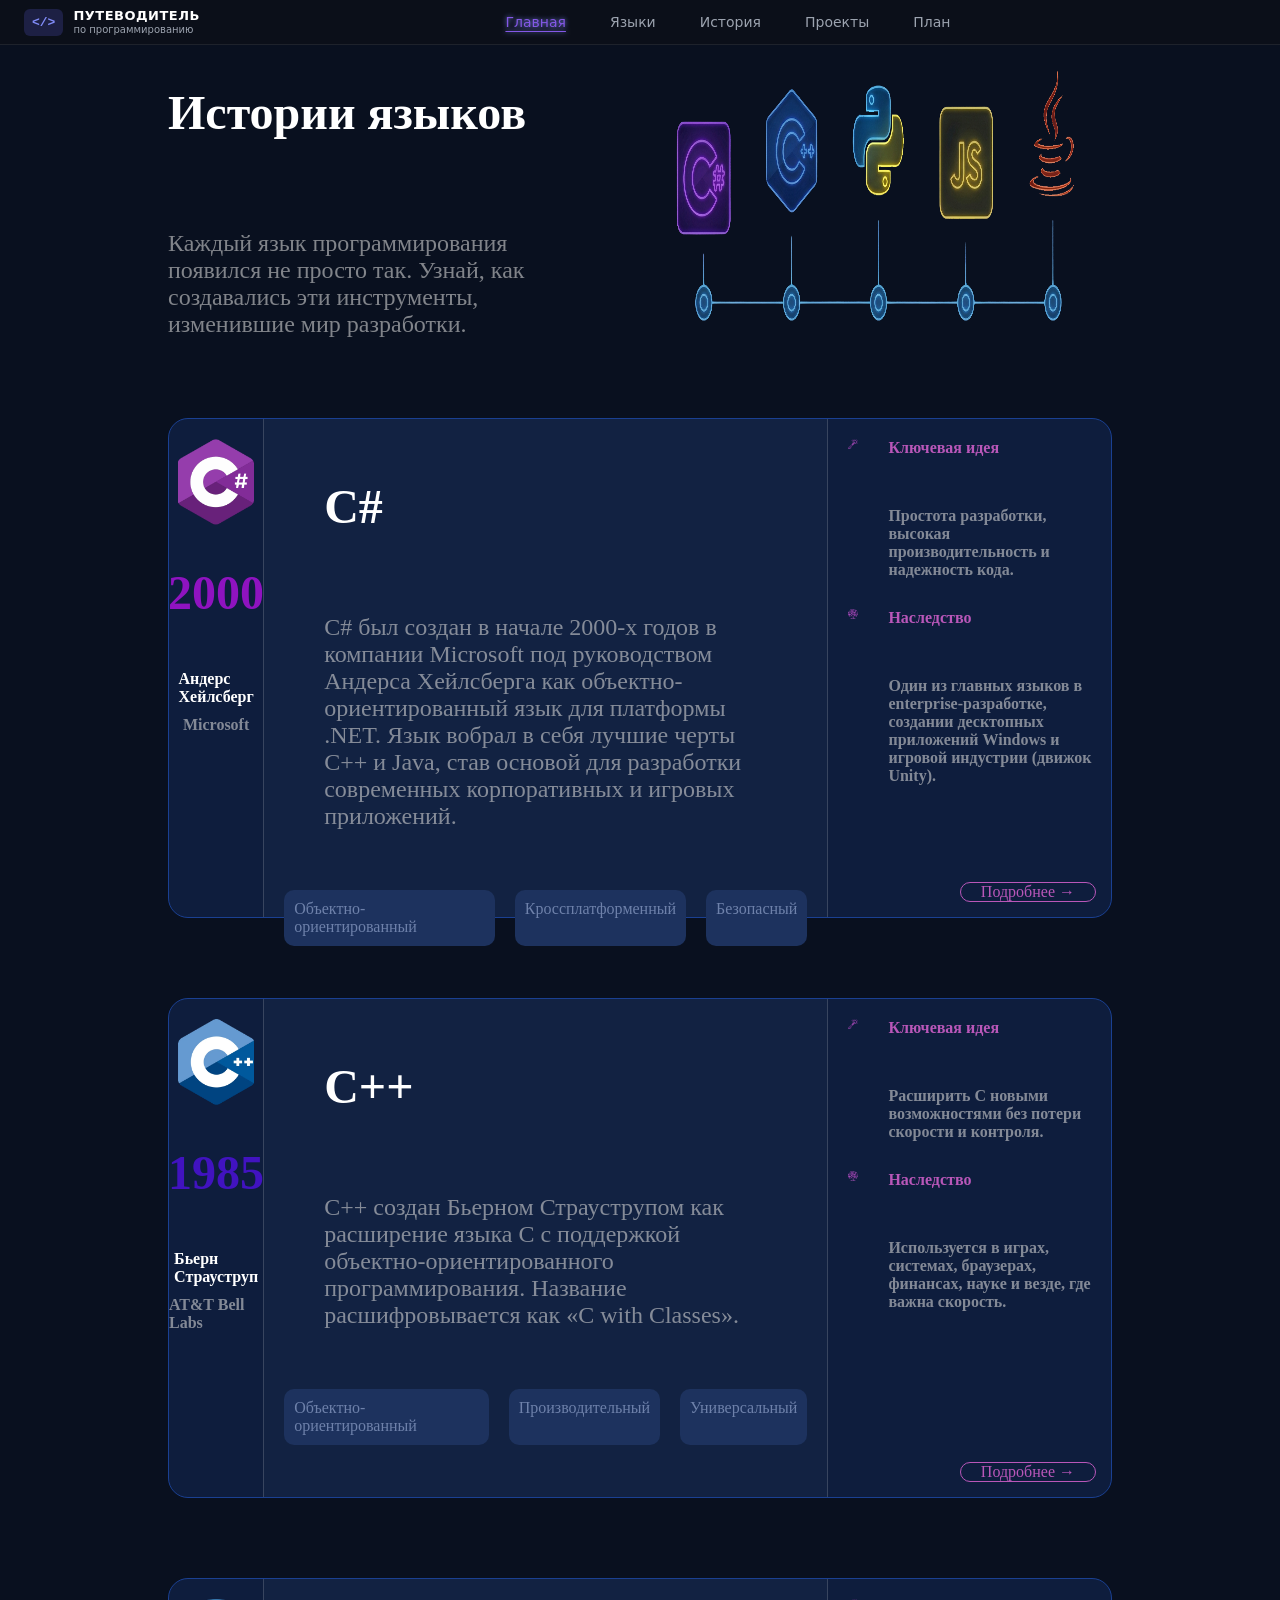
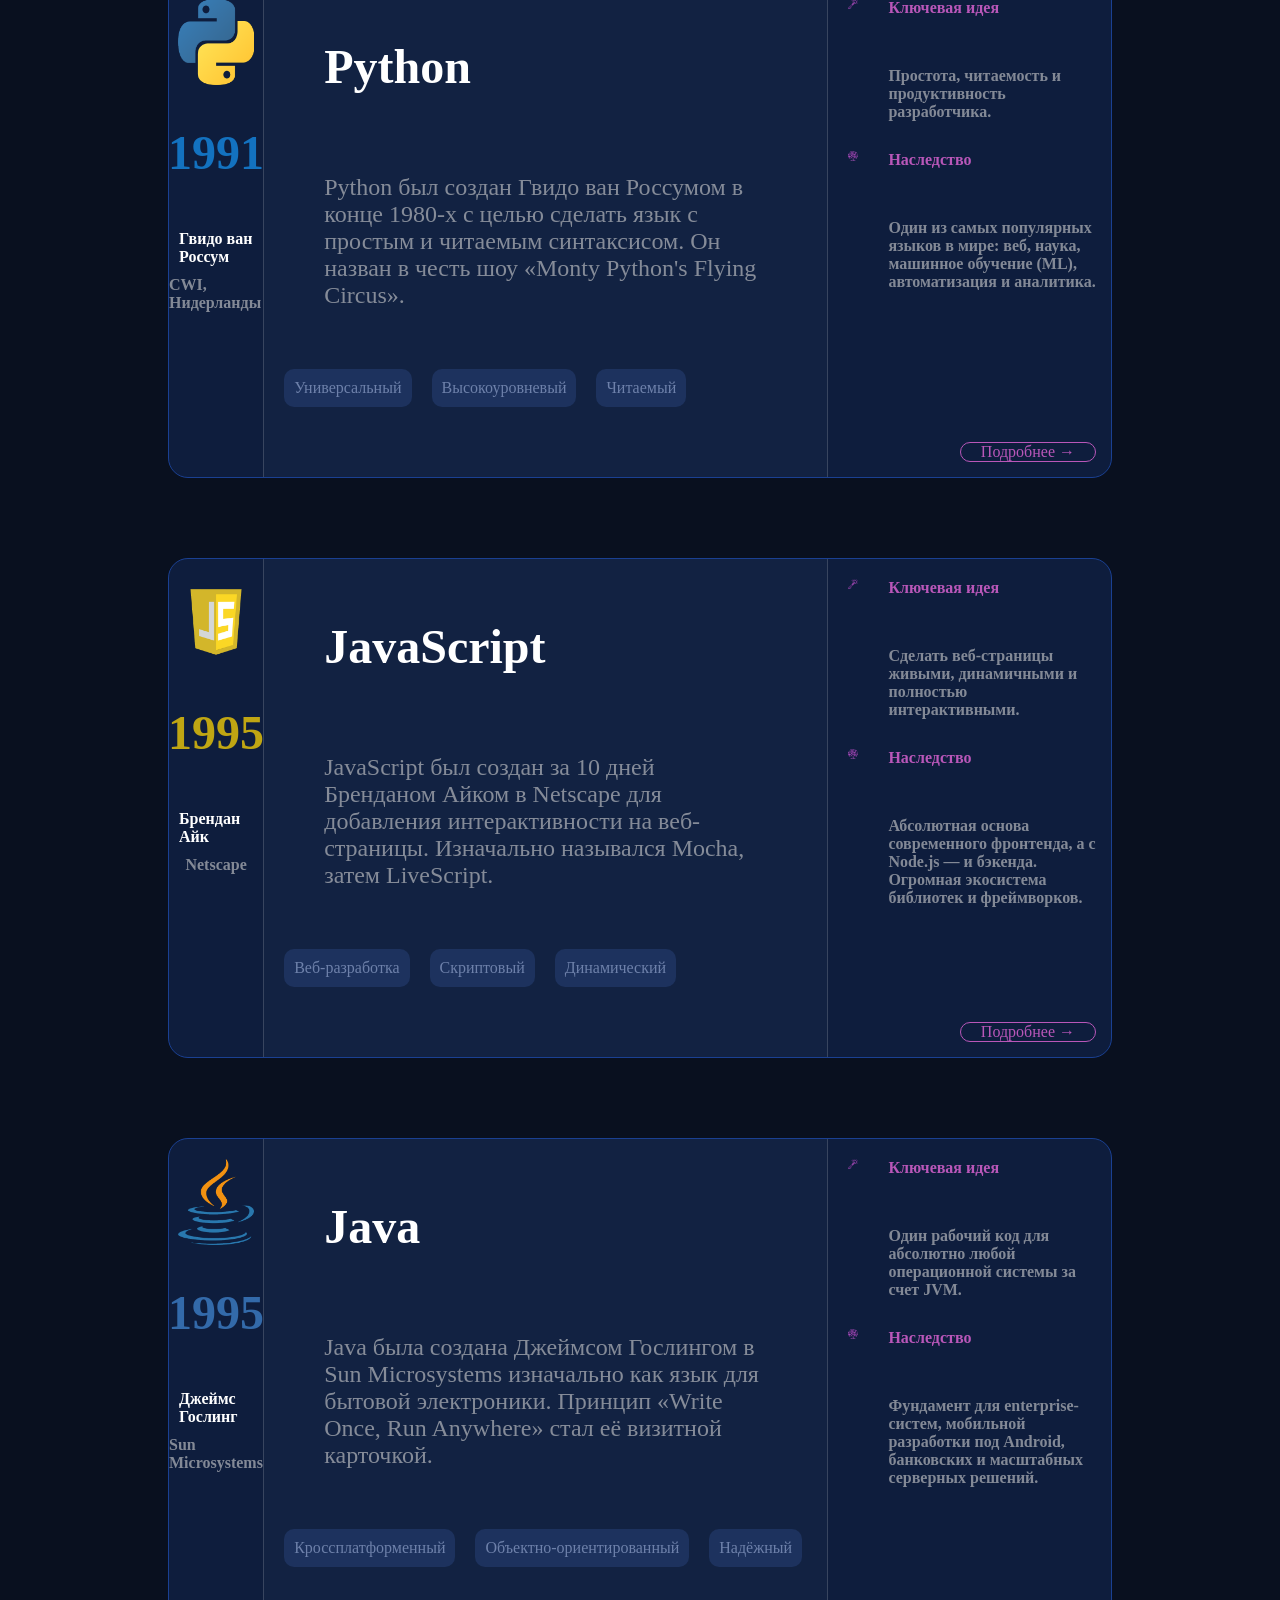
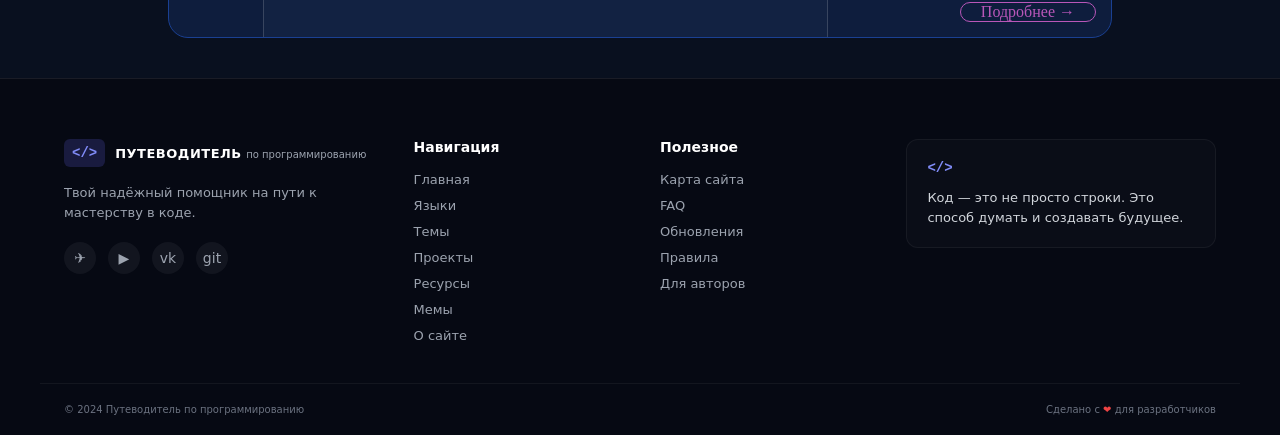
==== commit 91713555: "add footer headers(without lang-pages)" ====
--- a/pages/history/history.html
+++ b/pages/history/history.html
@@ -5,8 +5,29 @@
     <meta name="viewport" content="width=device-width, initial-scale=1.0">
     <title>Document</title>
     <link rel="stylesheet" href="style-n.css">
+    <link rel="stylesheet" href="/style-a-headerfooter.css">
 </head>
 <body style = "background-color: #09101f;">
+    <header>
+        <a href="#" class="logo">
+            <span class="icon">&lt;/&gt;</span>
+            <div class="logo-text">
+            <strong>ПУТЕВОДИТЕЛЬ</strong>
+            <small>по программированию</small>
+            </div>
+        </a>
+
+        <nav>
+            <a href="/index.html" class="active">Главная</a>
+            <a href="/pages/lang/languages.html">Языки</a>
+            <a href="/pages/history/history.html">История</a>
+            <a href="/pages/projects/projects.html">Проекты</a>
+            <a href="/pages/lerningplan/plan.html">План</a>
+        </nav>
+
+        <div class="actions">
+        </div>
+    </header>
 <main>
     <div class = "div1">
         <div class = "div1" style = "flex-direction: column; gap: 10px; justify-content: center;">
@@ -204,5 +225,67 @@
         </div>
     </div>
 </main>
+<footer>
+        <div>
+            <!-- Колонка 1: Логотип и описание -->
+            <div>
+            <a href="#">
+                <span>&lt;/&gt;</span>
+                <div>
+                <strong>ПУТЕВОДИТЕЛЬ</strong>
+                <small>по программированию</small>
+                </div>
+            </a>
+            <p>Твой надёжный помощник на пути к мастерству в коде.</p>
+            <div>
+                <!-- Иконки соцсетей / ссылок -->
+                <a href="#" aria-label="Telegram">✈</a>
+                <a href="#" aria-label="YouTube">▶</a>
+                <a href="#" aria-label="VK">vk</a>
+                <a href="#" aria-label="GitHub">git</a>
+            </div>
+            </div>
+
+            <!-- Колонка 2: Навигация -->
+            <div>
+            <h4>Навигация</h4>
+            <ul>
+                <li><a href="#">Главная</a></li>
+                <li><a href="#">Языки</a></li>
+                <li><a href="#">Темы</a></li>
+                <li><a href="#">Проекты</a></li>
+                <li><a href="#">Ресурсы</a></li>
+                <li><a href="#">Мемы</a></li>
+                <li><a href="#">О сайте</a></li>
+            </ul>
+            </div>
+
+            <!-- Колонка 3: Полезное -->
+            <div>
+            <h4>Полезное</h4>
+            <ul>
+                <li><a href="#">Карта сайта</a></li>
+                <li><a href="#">FAQ</a></li>
+                <li><a href="#">Обновления</a></li>
+                <li><a href="#">Правила</a></li>
+                <li><a href="#">Для авторов</a></li>
+            </ul>
+            </div>
+
+            <!-- Колонка 4: Цитата / Блок справа -->
+            <div>
+            <blockquote>
+                <span>&lt;/&gt;</span>
+                <p>Код — это не просто строки. Это способ думать и создавать будущее.</p>
+            </blockquote>
+            </div>
+        </div>
+
+        <!-- Нижняя полоса с копирайтом -->
+        <div>
+            <small>© 2024 Путеводитель по программированию</small>
+            <small>Сделано с <span style="color: #ef4444;">❤</span> для разработчиков</small>
+        </div>
+    </footer>
 </body>
 </html>
--- a/style-a-headerfooter.css
+++ b/style-a-headerfooter.css
@@ -0,0 +1,263 @@
+* {
+  margin: 0;
+  padding: 0;
+  box-sizing: border-box; /* Рекомендуется всегда добавлять для удобного расчета ширины */
+}
+
+/* 2. Шапка сайта (возвращаем внутренние отступы контейнера) */
+header {
+  position: fixed;
+  z-index: 10;
+  top:0px;
+  display: flex;
+  align-items: center;
+  justify-content: space-between;
+  padding: 12px 24px; /* Внутренние отступы шапки сверху/снизу и по бокам */
+  background-color: #0b0f19;
+  color: #ffffff;
+  font-family: system-ui, -apple-system, sans-serif;
+  border-bottom: 1px solid rgba(255, 255, 255, 0.08);
+  height: 5vh;
+  width: 100%;
+}
+
+main{
+  /* background-color: #8558e7; */
+  margin-top: 5vh;
+}
+
+/* Логотип */
+.logo {
+  display: flex;
+  align-items: center;
+  gap: 10px; /* Отступ между иконкой и текстом логотипа */
+  text-decoration: none;
+  color: #ffffff;
+}
+
+.logo span {
+  background-color: rgba(99, 102, 241, 0.2);
+  color: #818cf8;
+  padding: 6px 8px; /* Внутренний отступ иконки `</>` */
+  border-radius: 6px;
+  font-weight: bold;
+  font-family: monospace;
+}
+
+header > a div {
+  display: flex;
+  flex-direction: column;
+  line-height: 1.1;
+}
+
+header > a strong {
+  font-size: 13px;
+  letter-spacing: 0.5px;
+  text-transform: uppercase;
+}
+
+header > a small {
+  font-size: 10px;
+  color: #9ca3af;
+}
+
+header nav {
+  display: flex;
+  gap: 20px; 
+}
+
+header nav a {
+  color: #9ca3af;
+  text-decoration: none;
+  font-size: 14px;
+  padding: 6px 12px; 
+  border-radius: 6px;
+  transition: all 0.2s ease;
+}
+
+header nav a:hover {
+  color: #ffffff;
+}
+
+header nav a[class*="active"] {
+  /* color: #ffffff; */
+  color: #8558e7;
+  text-shadow: 0 0px 5px #818cf8;
+  text-decoration: underline;
+  text-underline-offset: 4px;
+}
+
+/* Блок с кнопками действий (Поиск и Тема) */
+header > div {
+  display: flex;
+  gap: 12px; 
+}
+
+header > div button {
+  background: transparent;
+  border: none;
+  color: #9ca3af;
+  cursor: pointer;
+  padding: 6px; 
+  display: flex;
+  align-items: center;
+  justify-content: center;
+  border-radius: 50%;
+  transition: color 0.2s ease;
+}
+
+header > div button:hover {
+  color: #ffffff;
+}
+
+footer {
+  background-color: #060913;
+  color: #9ca3af;
+  font-family: system-ui, -apple-system, sans-serif;
+  font-size: 14px;
+  border-top: 1px solid rgba(255, 255, 255, 0.08);
+}
+
+/* Верхняя сетка с колонками */
+footer > div:first-child {
+  max-width: 1200px;
+  margin: 0 auto;
+  padding: 60px 24px 40px;
+  display: grid;
+  grid-template-columns: 1.5fr 1fr 1fr 1.5fr;
+  gap: 40px;
+}
+
+/* --- Колонка 1: Логотип и описание --- */
+footer > div:first-child > div:nth-child(1) {
+  display: flex;
+  flex-direction: column;
+  gap: 16px;
+}
+
+footer > div:first-child > div:nth-child(1) > a:first-child {
+  display: flex;
+  align-items: center;
+  gap: 10px;
+  text-decoration: none;
+  color: #ffffff;
+}
+
+footer > div:first-child > div:nth-child(1) span {
+  background-color: rgba(99, 102, 241, 0.2);
+  color: #818cf8;
+  padding: 6px 8px;
+  border-radius: 6px;
+  font-weight: bold;
+  font-family: monospace;
+}
+
+footer > div:first-child > div:nth-child(1) div div {
+  display: flex;
+  flex-direction: column;
+  line-height: 1.1;
+}
+
+footer > div:first-child > div:nth-child(1) strong {
+  font-size: 13px;
+  letter-spacing: 0.5px;
+  text-transform: uppercase;
+}
+
+footer > div:first-child > div:nth-child(1) small {
+  font-size: 10px;
+  color: #9ca3af;
+}
+
+footer > div:first-child > div:nth-child(1) p {
+  font-size: 13px;
+  line-height: 1.5;
+  color: #9ca3af;
+}
+
+/* Иконки соцсетей в первой колонке */
+footer > div:first-child > div:nth-child(1) > div:last-child {
+  display: flex;
+  gap: 12px;
+  margin-top: 4px;
+}
+
+footer > div:first-child > div:nth-child(1) > div:last-child a {
+  width: 32px;
+  height: 32px;
+  background-color: rgba(255, 255, 255, 0.05);
+  display: flex;
+  align-items: center;
+  justify-content: center;
+  border-radius: 50%;
+  color: #9ca3af;
+  text-decoration: none;
+  transition: all 0.2s ease;
+}
+
+footer > div:first-child > div:nth-child(1) > div:last-child a:hover {
+  background-color: #4f46e5;
+  color: #ffffff;
+}
+
+/* --- Колонки 2 и 3: Списки навигации --- */
+footer h4 {
+  color: #ffffff;
+  font-size: 14px;
+  font-weight: 600;
+  margin-bottom: 16px;
+}
+
+footer ul {
+  list-style: none; /* Убираем точки у списков (поскольку глобально делали сброс) */
+  display: flex;
+  flex-direction: column;
+  gap: 10px;
+}
+
+footer ul a {
+  color: #9ca3af;
+  text-decoration: none;
+  font-size: 13px;
+  transition: color 0.2s ease;
+}
+
+footer ul a:hover {
+  color: #ffffff;
+}
+
+/* --- Колонка 4: Цитата справа --- */
+footer blockquote {
+  background-color: rgba(255, 255, 255, 0.02);
+  border: 1px solid rgba(255, 255, 255, 0.05);
+  padding: 20px;
+  border-radius: 12px;
+  display: flex;
+  flex-direction: column;
+  gap: 12px;
+}
+
+footer blockquote span {
+  color: #818cf8;
+  font-family: monospace;
+  font-weight: bold;
+}
+
+footer blockquote p {
+  font-size: 13px;
+  line-height: 1.5;
+  color: #d1d5db;
+}
+
+/* --- Нижняя полоса с копирайтом --- */
+footer > div:last-child {
+  max-width: 1200px;
+  margin: 0 auto;
+  padding: 20px 24px;
+  border-top: 1px solid rgba(255, 255, 255, 0.05);
+  display: flex;
+  justify-content: space-between;
+  align-items: center;
+  font-size: 12px;
+  color: #6b7280;
+}
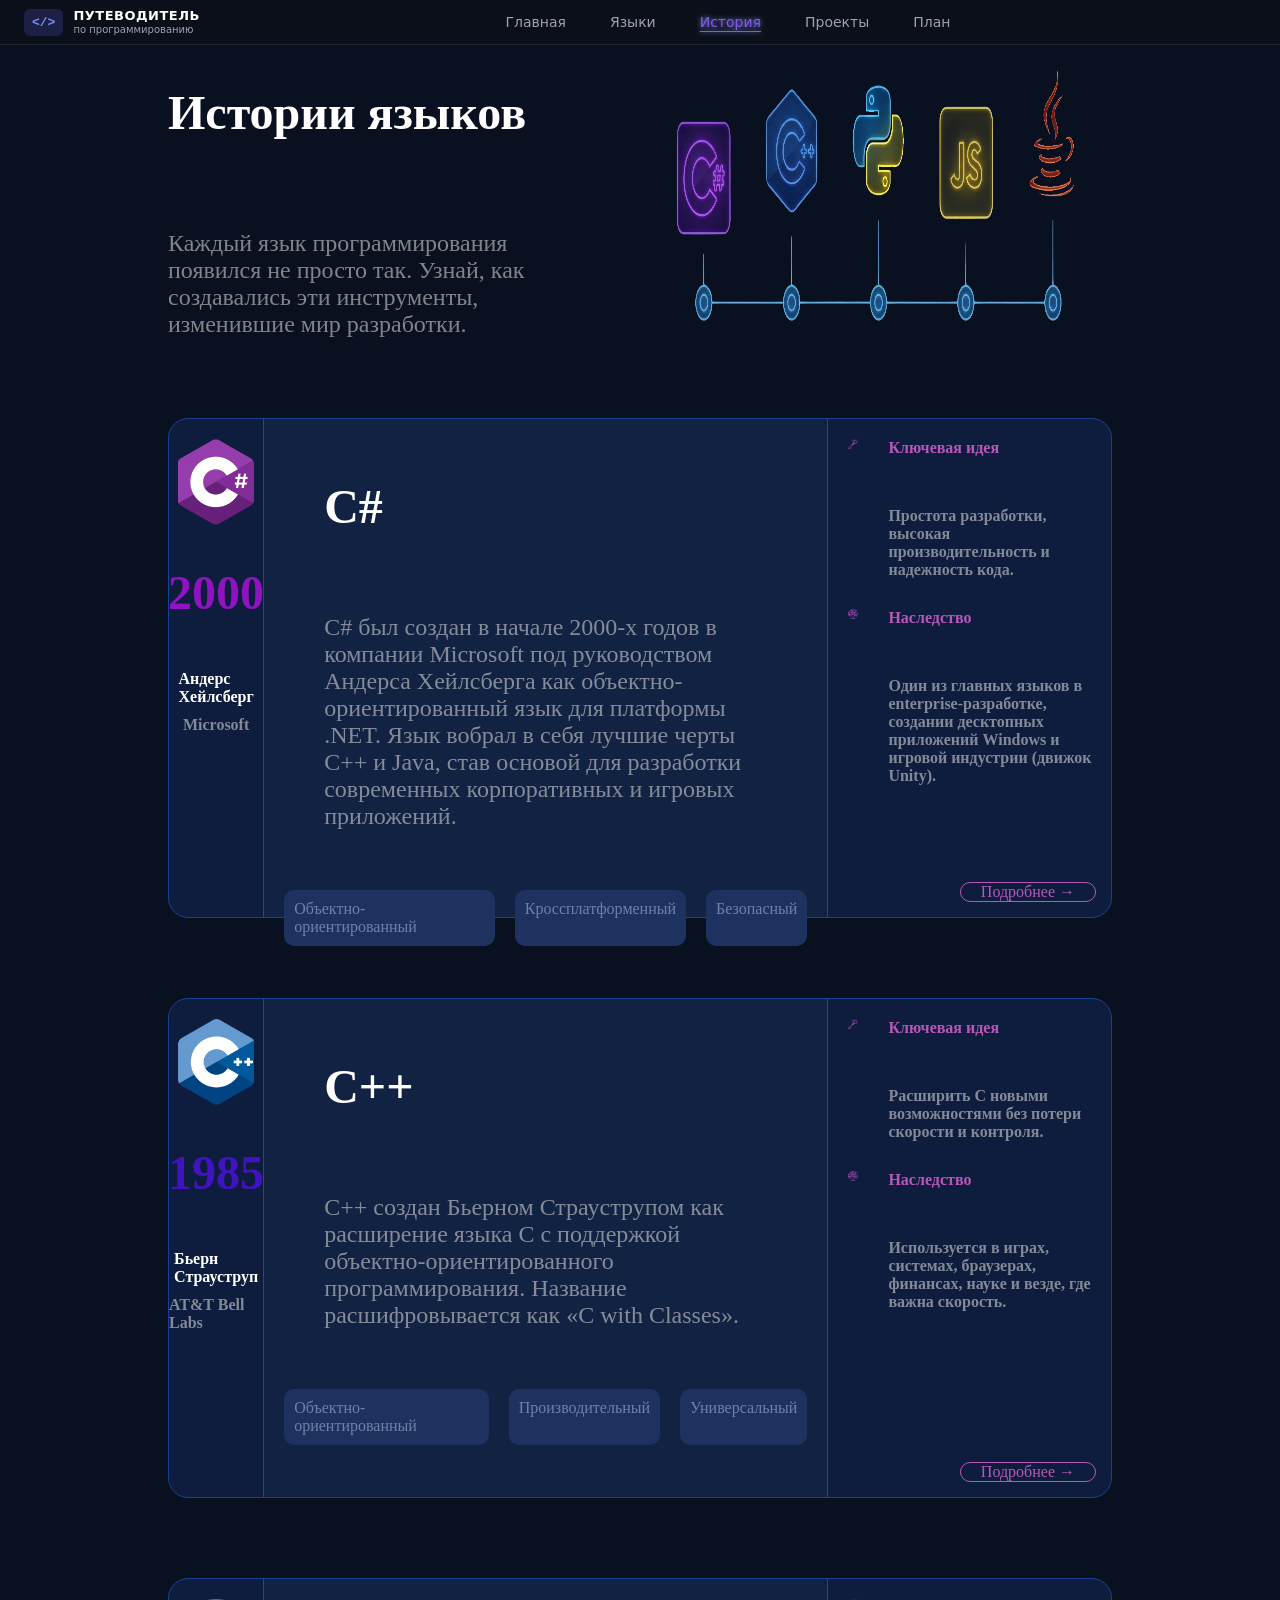
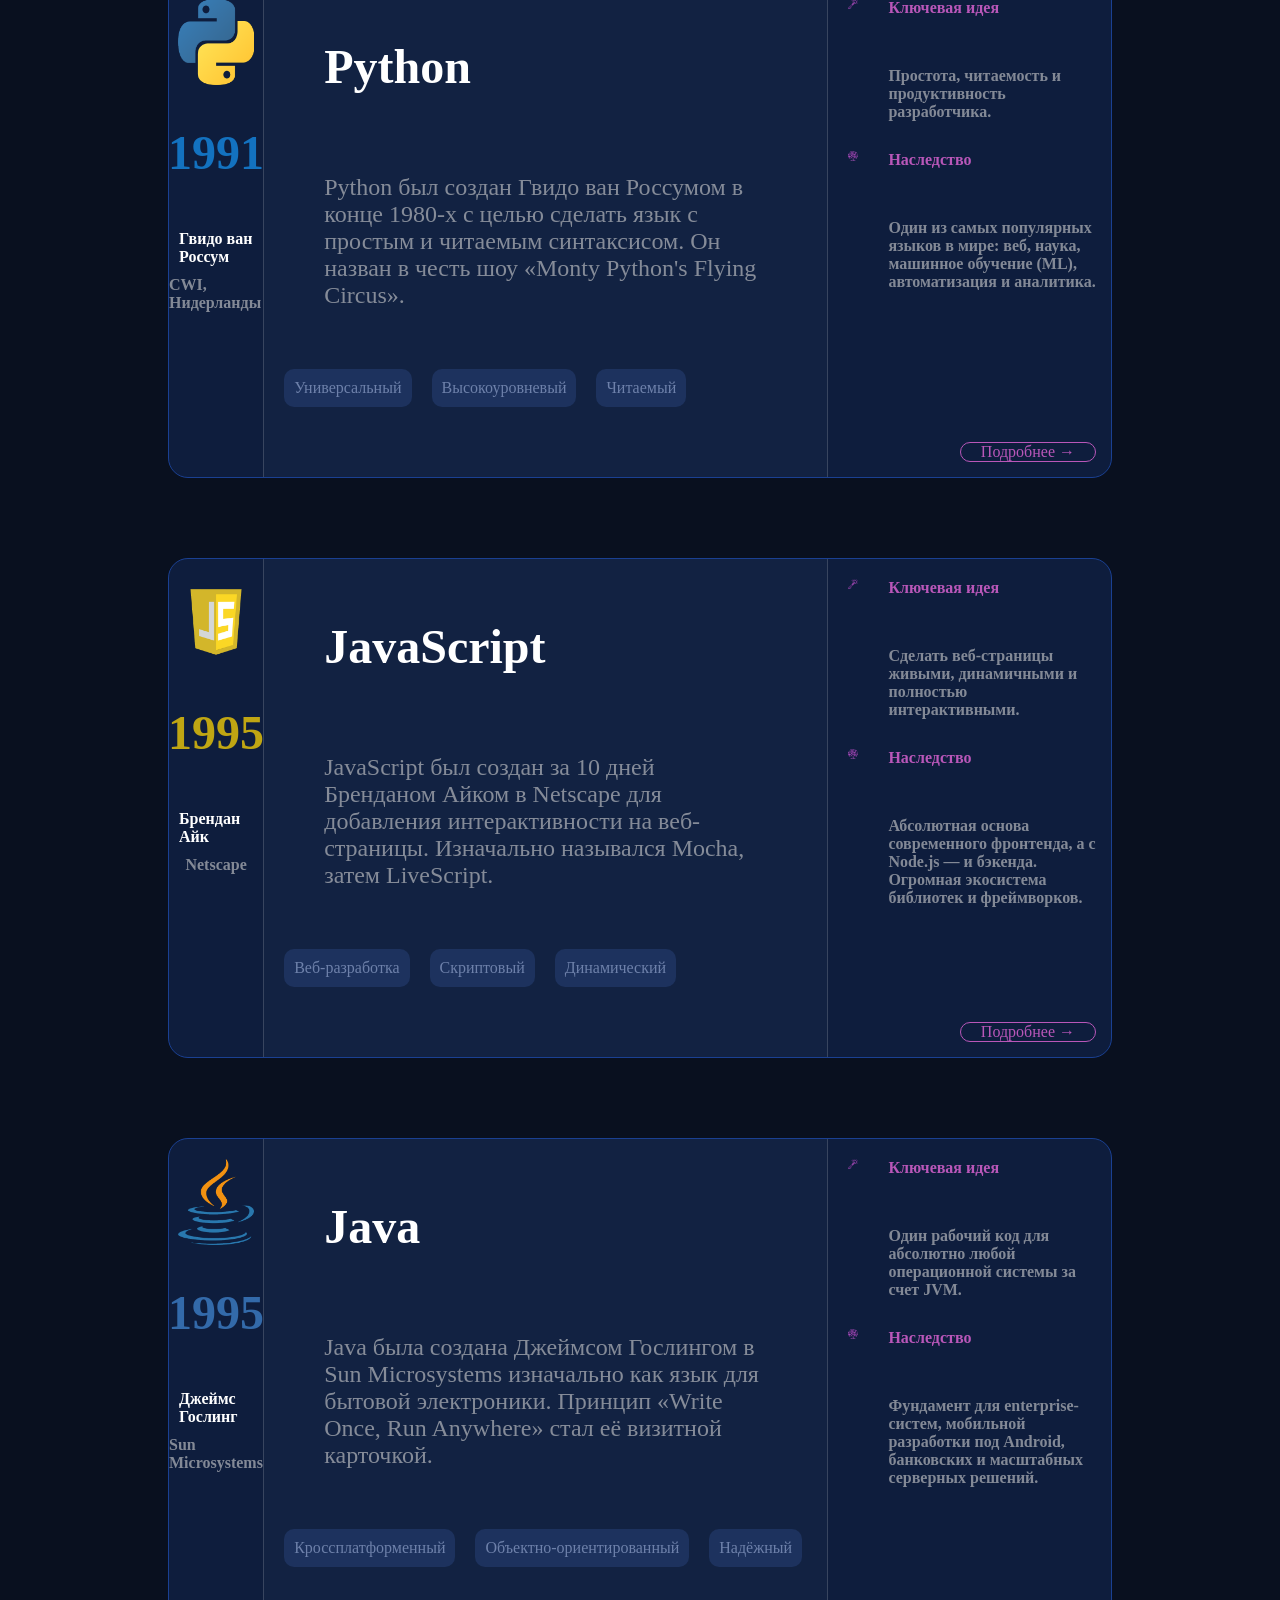
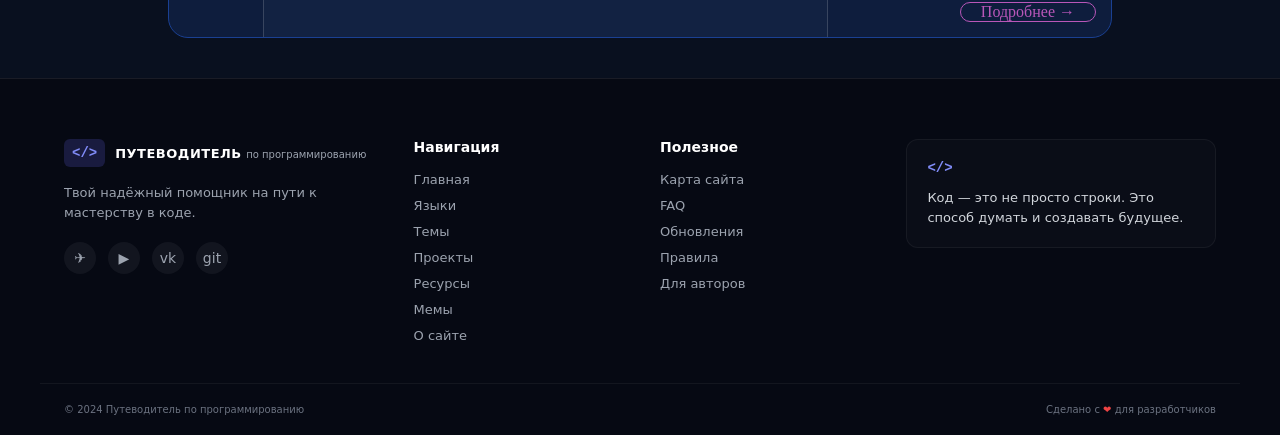
==== commit 9a08099b: "update headers" ====
--- a/pages/history/history.html
+++ b/pages/history/history.html
@@ -18,9 +18,9 @@
         </a>
 
         <nav>
-            <a href="/index.html" class="active">Главная</a>
+            <a href="/index.html">Главная</a>
             <a href="/pages/lang/languages.html">Языки</a>
-            <a href="/pages/history/history.html">История</a>
+            <a href="/pages/history/history.html" class="active">История</a>
             <a href="/pages/projects/projects.html">Проекты</a>
             <a href="/pages/lerningplan/plan.html">План</a>
         </nav>
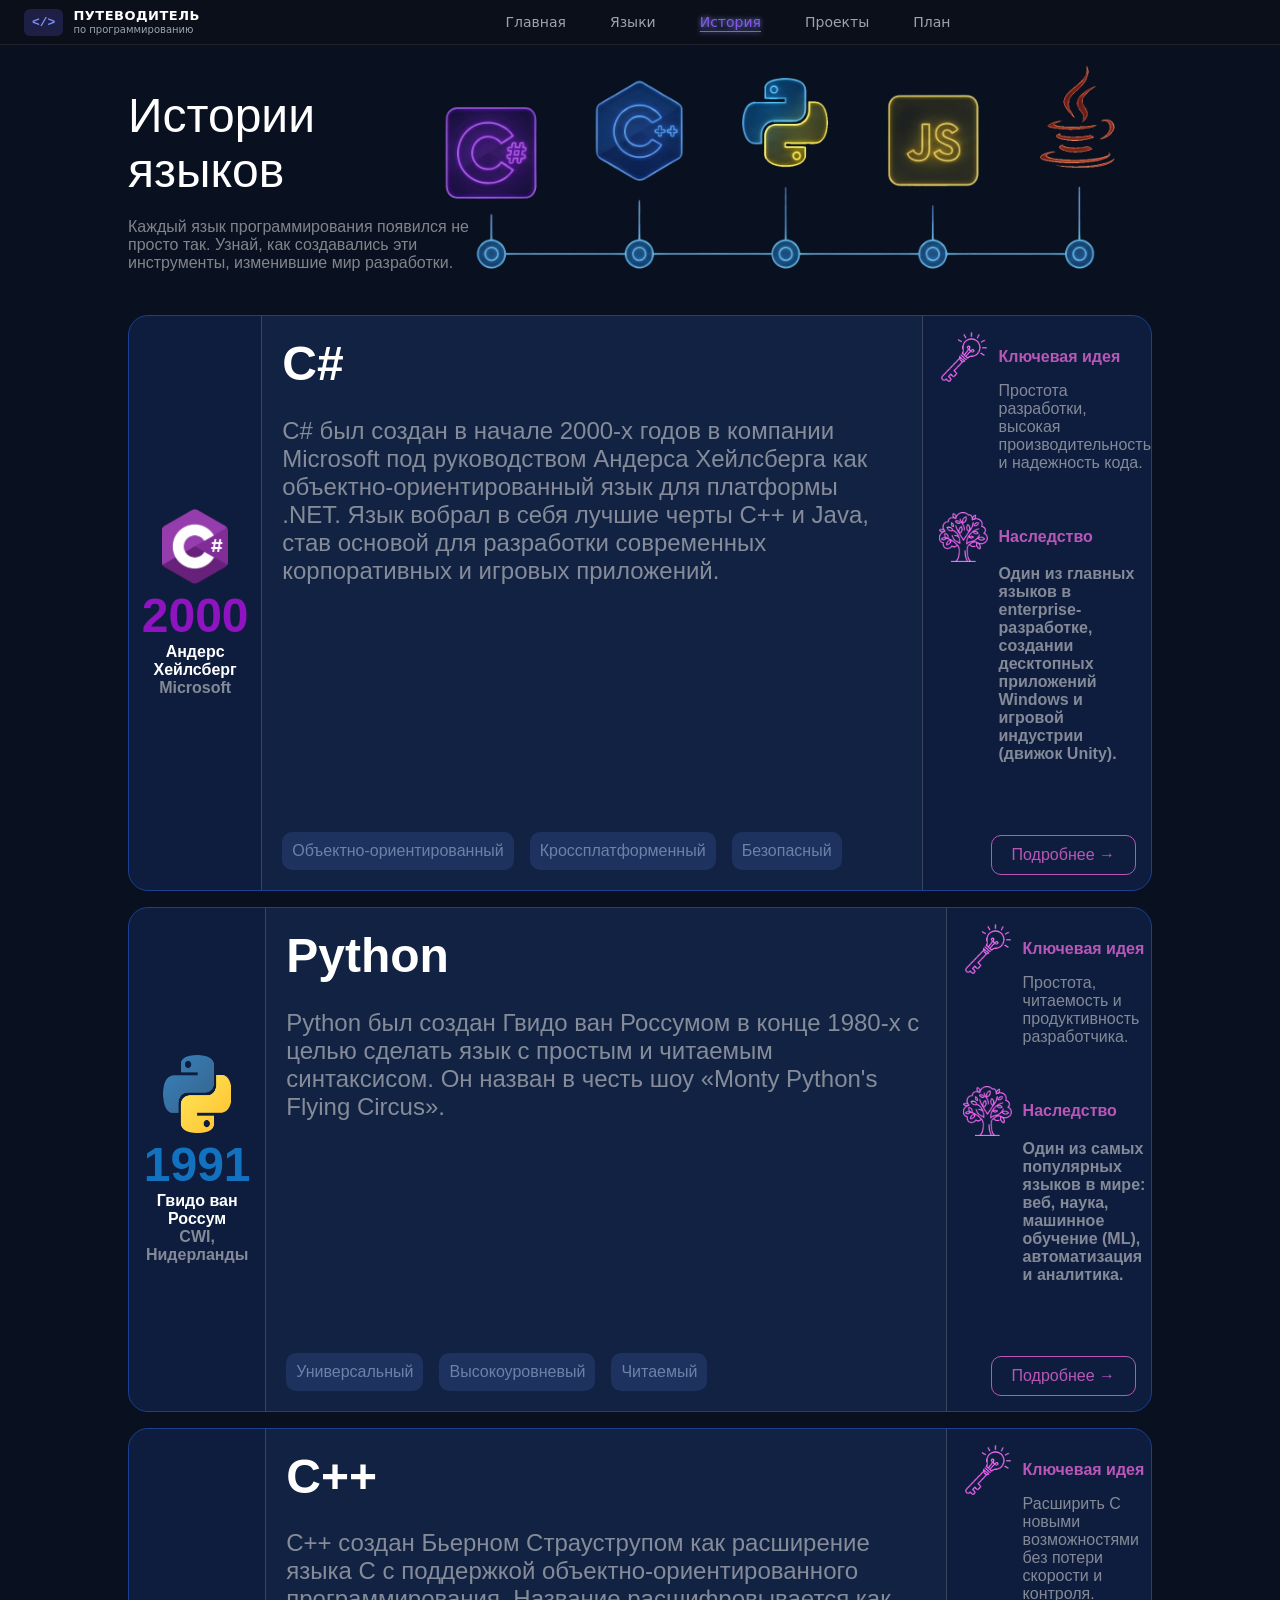
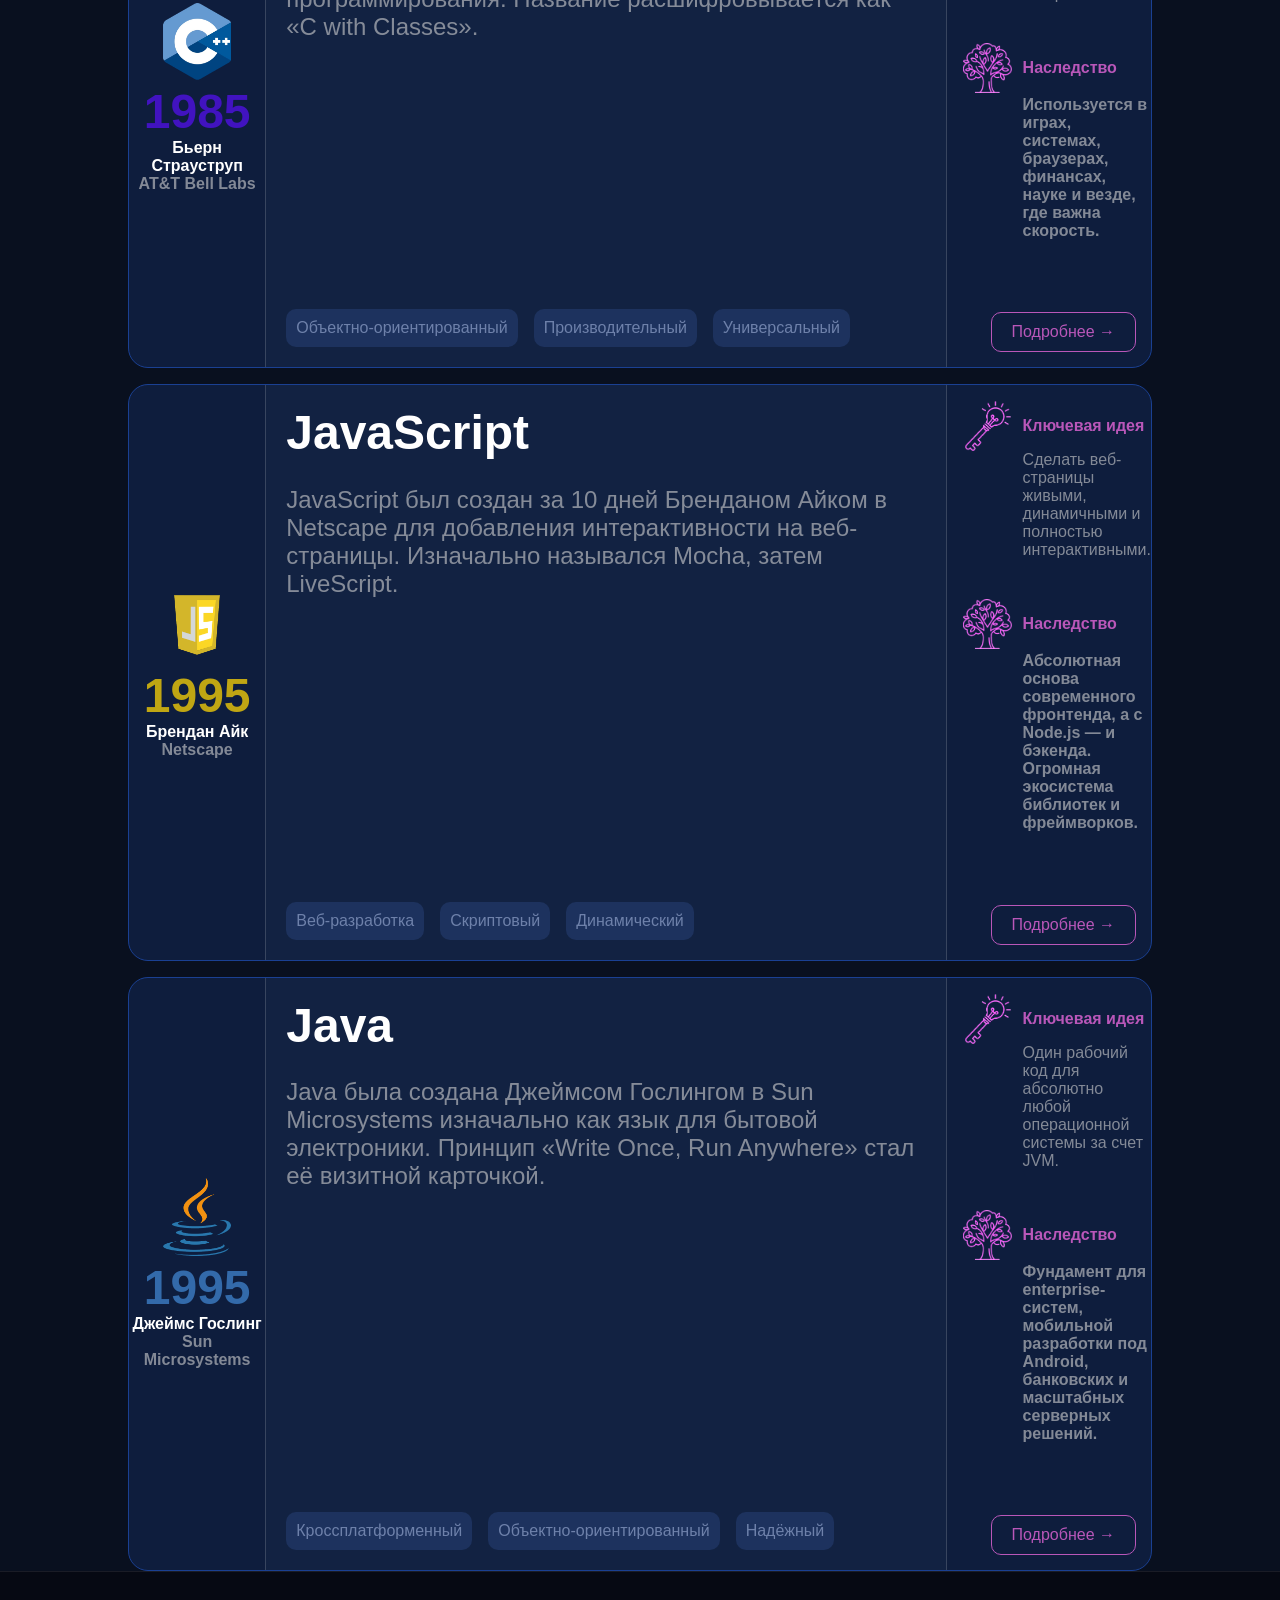
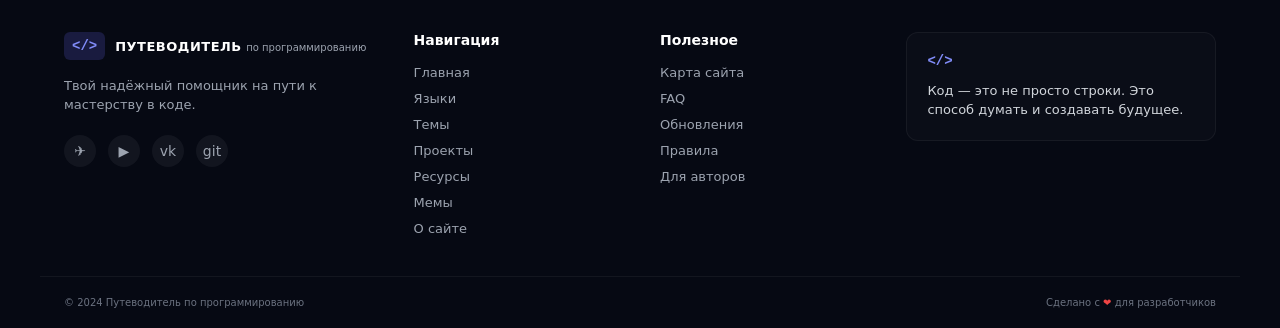
==== commit 5fafae8d: "update history" ====
--- a/pages/history/history.html
+++ b/pages/history/history.html
@@ -29,201 +29,269 @@
         </div>
     </header>
 <main>
-    <div class = "div1">
-        <div class = "div1" style = "flex-direction: column; gap: 10px; justify-content: center;">
-            <span class = "text" style = "font-size: 3em;">Истории языков</span>
-            <span class = "text" style = "font-size: 1.5em; font-weight: 300; color: rgba(211, 211, 211, 0.596);">Каждый язык программирования появился не просто так. Узнай, как создавались эти инструменты, изменившие мир разработки.
-    </span>
-            </div>
-            <div class = "div1" style = "justify-content: center;">
-            <img src = "Untitled-1.png" class = "forimg">   
-            </div>
+    <div class="intro-history">
+        <!-- <div class = "div1"> -->
+            <div class = "div1 intro-history-text" style = "flex-direction: column; gap: 10px; justify-content: center;">
+                <span style = "font-size: 3em; padding-bottom: 0.2em; color: white;">Истории языков</span>
+                <span style = "font-weight: 300; color: rgba(211, 211, 211, 0.596);">
+                    Каждый язык программирования появился не просто так. Узнай, как создавались эти инструменты, изменившие мир разработки.
+                </span>
+        </div>
+            <div class = "intro-history-img">
+            <div>
+                <img src = "Untitled-1.png" >   
+            </div>
+        </div>
         
-        </div>
-    <div class = "div2">
-            <div class = "div1" style = "flex-direction: column; width:10%;">
-                <div class = "div1" style = "justify-content: center; margin-top: 20px;"><img src="Untitled-2.png" class = "forimg"></div>
-            <div class = "div1" style = "justify-content: center; vertical-align: middle;"><span class = "text" style = "font-size: 3em; color:rgb(143, 19, 192)">2000</span></div>
-            <div class = "div1" style = "justify-content: center; vertical-align: middle;"><span class = "text" style = "font-size: 1em; padding:10px;">Андерс Хейлсберг</span></div>
-                    <div class = "div1" style = "justify-content: center; vertical-align: middle;"><span class = "text" style = "font-size: 1em; color:rgba(211, 211, 211, 0.596); padding:0; padding-bottom: 20px;">Microsoft</span></div>
-                </div>
-
-        <div class="div1" style="display: flex; background-color: #122242; flex: 1; padding: 20px; border-left: 1px solid rgba(211, 211, 211, 0.196); border-right: 1px solid rgba(211, 211, 211, 0.196); flex-direction: column;">
-            <span class="text" style="font-size: 3em;">C#</span>
-            <span class="text" style="font-size: 1.5em; font-weight: 300; color: rgba(211, 211, 211, 0.596);">C# был создан в начале 2000-х годов в компании Microsoft под руководством Андерса Хейлсберга как объектно-ориентированный язык для платформы .NET. Язык вобрал в себя лучшие черты C++ и Java, став основой для разработки современных корпоративных и игровых приложений.</span>
-            <div class="div1" style="display: flex; justify-content: left; gap: 20px; margin-top: 20px;">
-                <div class="div3">Объектно-ориентированный</div>
-                <div class="div3">Кроссплатформенный</div>
-                <div class="div3">Безопасный</div>
-            </div>
-        </div>
-
-        <div class="div1" style="display: flex; flex-direction: column; width: 30%; min-width: 250px; position: relative; padding-bottom: 60px;">
-            <div class="div1" style="display: flex; align-items: flex-start; width: 100%;">
-                <img src="Untitled-5.png" style="width: 50px; height: 50px; filter: brightness(5); padding: 20px; flex-shrink: 0;">
-                <div class="div1" style="display: flex; flex-direction: column;">
-                    <span class="text" style="color: rgb(185, 87, 185); padding-top: 20px; padding-left: 10px; font-weight: bold;">Ключевая идея</span>
-                    <span class="text" style="color: rgba(211, 211, 211, 0.596); padding: 10px;">Простота разработки, высокая производительность и надежность кода.</span>
-                </div>
-            </div>
-            <div class="div1" style="display: flex; align-items: flex-start; width: 100%;">
-                <img src="Untitled-3.png" style="width: 50px; height: 50px; filter: brightness(5); padding: 20px; flex-shrink: 0;">
-                <div class="div1" style="display: flex; flex-direction: column;">
-                    <span class="text" style="color: rgb(185, 87, 185); padding-top: 20px; padding-left: 10px; font-weight: bold;">Наследство</span>
-                    <span class="text" style="color: rgba(211, 211, 211, 0.596); padding: 10px;">Один из главных языков в enterprise-разработке, создании десктопных приложений Windows и игровой индустрии (движок Unity).</span>
-                </div>
-            </div>
-            <div class="button" style="position: absolute; bottom: 15px; right: 15px;"><span style="padding: 10px 20px; cursor: pointer;">Подробнее →</span></div>
-        </div>
+        
+        <!-- </div> -->
     </div>
-
-    <div class = "div2">
-        <div class = "div1" style = "flex-direction: column; width:10%;">
-            <div class = "div1" style = "justify-content: center; margin-top: 20px;"><img src="Untitled-6.png" class = "forimg"></div>
-            <div class = "div1" style = "justify-content: center; vertical-align: middle;"><span class = "text" style = "font-size: 3em; color:rgb(65, 19, 192)">1985</span></div>
-            <div class = "div1" style = "justify-content: center; vertical-align: middle;"><span class = "text" style = "font-size: 1em; padding:10px;">Бьерн Страуструп</span></div>
-            <div class = "div1" style = "justify-content: center; vertical-align: middle;"><span class = "text" style = "font-size: 1em; color:rgba(211, 211, 211, 0.596); padding:0; padding-bottom: 20px;">AT&T Bell Labs</span></div>
-        </div>
-
-        <div class="div1" style="display: flex; background-color: #122242; flex: 1; padding: 20px; border-left: 1px solid rgba(211, 211, 211, 0.196); border-right: 1px solid rgba(211, 211, 211, 0.196); flex-direction: column;">
-            <span class="text" style="font-size: 3em;">C++</span>
-            <span class="text" style="font-size: 1.5em; font-weight: 300; color: rgba(211, 211, 211, 0.596);">C++ создан Бьерном Страуструпом как расширение языка C с поддержкой объектно-ориентированного программирования. Название расшифровывается как «C with Classes».</span>
-            <div class="div1" style="display: flex; justify-content: left; gap: 20px; margin-top: 20px;">
-                <div class="div3">Объектно-ориентированный</div>
-                <div class="div3">Производительный</div>
-                <div class="div3">Универсальный</div>
-            </div>
-        </div>
-
-        <div class="div1" style="display: flex; flex-direction: column; width: 30%; min-width: 250px; position: relative; padding-bottom: 60px;">
-            <div class="div1" style="display: flex; align-items: flex-start; width: 100%;">
-                <img src="Untitled-5.png" style="width: 50px; height: 50px; filter: brightness(5); padding: 20px; flex-shrink: 0;">
-                <div class="div1" style="display: flex; flex-direction: column;">
-                    <span class="text" style="color: rgb(185, 87, 185); padding-top: 20px; padding-left: 10px; font-weight: bold;">Ключевая идея</span>
-                    <span class="text" style="color: rgba(211, 211, 211, 0.596); padding: 10px;">Расширить C новыми возможностями без потери скорости и контроля.</span>
-                </div>
-            </div>
-            <div class="div1" style="display: flex; align-items: flex-start; width: 100%;">
-                <img src="Untitled-3.png" style="width: 50px; height: 50px; filter: brightness(5); padding: 20px; flex-shrink: 0;">
-                <div class="div1" style="display: flex; flex-direction: column;">
-                    <span class="text" style="color: rgb(185, 87, 185); padding-top: 20px; padding-left: 10px; font-weight: bold;">Наследство</span>
-                    <span class="text" style="color: rgba(211, 211, 211, 0.596); padding: 10px;">Используется в играх, системах, браузерах, финансах, науке и везде, где важна скорость.</span>
-                </div>
-            </div>
-            <div class="button" style="position: absolute; bottom: 15px; right: 15px;"><span style="padding: 10px 20px; cursor: pointer;">Подробнее →</span></div>
+    <div class="divs">
+            <div class = "div2">
+                <div class = "div1-start">
+                    <div class = "div1-item forimg">
+                        <img src="Untitled-2.png">
+                    </div>
+                    <div class = "div1-item">
+                        <span class = "text" style = "font-size: 3em; color:rgb(143, 19, 192)">2000</span>
+                    </div>
+                    <div class = "div1-item">
+                        <span class = "text">Андерс Хейлсберг</span></div>
+                    <div class = "div1-item">
+                        <span class = "text" style = "color:rgba(211, 211, 211, 0.596);">Microsoft</span>
+                    </div>
+                </div>
+
+                <div class="div1" style="display: flex; background-color: #122242; flex: 1; padding: 20px; border-left: 1px solid rgba(211, 211, 211, 0.196); border-right: 1px solid rgba(211, 211, 211, 0.196); flex-direction: column;">
+                    <div class="div-content">
+                        <span class="text" style="font-size: 3em;">C#</span>
+                        <span class="text" style="font-size: 1.5em; font-weight: 300; color: rgba(211, 211, 211, 0.596);">C# был создан в начале 2000-х годов в компании Microsoft под руководством Андерса Хейлсберга как объектно-ориентированный язык для платформы .NET. Язык вобрал в себя лучшие черты C++ и Java, став основой для разработки современных корпоративных и игровых приложений.</span>
+                    </div>
+                    <div class="tags">
+                        <div class="div3">Объектно-ориентированный</div>
+                        <div class="div3">Кроссплатформенный</div>
+                        <div class="div3">Безопасный</div>
+                    </div>
+                </div>
+
+                <div class="div1-right">
+                    <div class="div1-icon">
+                        <img src="Untitled-5.png" alt="Иконка">
+                    </div>
+                    <div class="div1-right-item">
+                        <span style="color: rgb(185, 87, 185); font-weight: bold;">Ключевая идея</span>
+                        <span style="color: rgba(211, 211, 211, 0.596);">Простота разработки, высокая производительность и надежность кода.</span>
+                    </div>
+
+                    <div class="div1-icon">
+                        <img src="Untitled-3.png" alt="Иконка">
+                    </div>
+                    <div class="div1-right-item">
+                        <span class="text" style="color: rgb(185, 87, 185); font-weight: bold;">Наследство</span>
+                        <span class="text" style="color: rgba(211, 211, 211, 0.596);">Один из главных языков в enterprise-разработке, создании десктопных приложений Windows и игровой индустрии (движок Unity).</span>
+                    </div>
+
+                    <a href="https://ru.wikipedia.org/wiki/C_Sharp" target="_blank" style="text-decoration: none;"><div class="button"><span>Подробнее →</span></div></a>
+                </div>
+        </div>
+
+        <div class = "div2">
+            <div class = "div1-start">
+                <div class = "div1-item forimg">
+                    <img src="Untitled-7.png">
+                </div>
+                <div class = "div1-item">
+                    <span class = "text" style = "font-size: 3em; color:rgb(19, 114, 192)">1991</span>
+                </div>
+                <div class = "div1-item">
+                    <span class = "text">Гвидо ван Россум</span>
+                </div>
+                <div class = "div1-item">
+                    <span class = "text" style = "color:rgba(211, 211, 211, 0.596);">CWI, Нидерланды</span>
+                </div>
+            </div>
+
+            <div class="div1" style="display: flex; background-color: #122242; flex: 1; padding: 20px; border-left: 1px solid rgba(211, 211, 211, 0.196); border-right: 1px solid rgba(211, 211, 211, 0.196); flex-direction: column;">
+                <div class="div-content">
+                    <span class="text" style="font-size: 3em;">Python</span>
+                    <span class="text" style="font-size: 1.5em; font-weight: 300; color: rgba(211, 211, 211, 0.596);">Python был создан Гвидо ван Россумом в конце 1980-х с целью сделать язык с простым и читаемым синтаксисом. Он назван в честь шоу «Monty Python's Flying Circus».</span>
+                </div>
+                <div class="tags">
+                    <div class="div3">Универсальный</div>
+                    <div class="div3">Высокоуровневый</div>
+                    <div class="div3">Читаемый</div>
+                </div>
+            </div>
+
+            <div class="div1-right">
+                <div class="div1-icon">
+                    <img src="Untitled-5.png" alt="Иконка">
+                </div>
+                <div class="div1-right-item">
+                    <span style="color: rgb(185, 87, 185); font-weight: bold;">Ключевая идея</span>
+                    <span style="color: rgba(211, 211, 211, 0.596);">Простота, читаемость и продуктивность разработчика.</span>
+                </div>
+
+                <div class="div1-icon">
+                    <img src="Untitled-3.png" alt="Иконка">
+                </div>
+                <div class="div1-right-item">
+                    <span class="text" style="color: rgb(185, 87, 185); font-weight: bold;">Наследство</span>
+                    <span class="text" style="color: rgba(211, 211, 211, 0.596);">Один из самых популярных языков в мире: веб, наука, машинное обучение (ML), автоматизация и аналитика.</span>
+                </div>
+
+                <a href="https://ru.wikipedia.org/wiki/Python" target="_blank" style="text-decoration: none;"><div class="button"><span>Подробнее →</span></div></a>
+            </div>
+        </div>
+        
+        <div class = "div2">
+            <div class = "div1-start">
+                <div class = "div1-item forimg">
+                    <img src="Untitled-6.png">
+                </div>
+                <div class = "div1-item">
+                    <span class = "text" style = "font-size: 3em; color:rgb(65, 19, 192)">1985</span>
+                </div>
+                <div class = "div1-item">
+                    <span class = "text">Бьерн Страуструп</span>
+                </div>
+                <div class = "div1-item">
+                    <span class = "text" style = "color:rgba(211, 211, 211, 0.596);">AT&T Bell Labs</span>
+                </div>
+            </div>
+
+            <div class="div1" style="display: flex; background-color: #122242; flex: 1; padding: 20px; border-left: 1px solid rgba(211, 211, 211, 0.196); border-right: 1px solid rgba(211, 211, 211, 0.196); flex-direction: column;">
+                <div class="div-content">
+                    <span class="text" style="font-size: 3em;">C++</span>
+                    <span class="text" style="font-size: 1.5em; font-weight: 300; color: rgba(211, 211, 211, 0.596);">C++ создан Бьерном Страуструпом как расширение языка C с поддержкой объектно-ориентированного программирования. Название расшифровывается как «C with Classes».</span>
+                </div>
+                <div class="tags">
+                    <div class="div3">Объектно-ориентированный</div>
+                    <div class="div3">Производительный</div>
+                    <div class="div3">Универсальный</div>
+                </div>
+            </div>
+
+            <div class="div1-right">
+                <div class="div1-icon">
+                    <img src="Untitled-5.png" alt="Иконка">
+                </div>
+                <div class="div1-right-item">
+                    <span style="color: rgb(185, 87, 185); font-weight: bold;">Ключевая идея</span>
+                    <span style="color: rgba(211, 211, 211, 0.596);">Расширить C новыми возможностями без потери скорости и контроля.</span>
+                </div>
+
+                <div class="div1-icon">
+                    <img src="Untitled-3.png" alt="Иконка">
+                </div>
+                <div class="div1-right-item">
+                    <span class="text" style="color: rgb(185, 87, 185); font-weight: bold;">Наследство</span>
+                    <span class="text" style="color: rgba(211, 211, 211, 0.596);">Используется в играх, системах, браузерах, финансах, науке и везде, где важна скорость.</span>
+                </div>
+
+                <a href="https://ru.wikipedia.org/wiki/C%2B%2B" target="_blank" style="text-decoration: none;"><div class="button"><span>Подробнее →</span></div></a>
+            </div>
+        </div>
+
+        <div class = "div2">
+            <div class = "div1-start">
+                <div class = "div1-item forimg">
+                    <img src="Untitled-8.png">
+                </div>
+                <div class = "div1-item">
+                    <span class = "text" style = "font-size: 3em; color:rgb(192, 166, 19)">1995</span>
+                </div>
+                <div class = "div1-item">
+                    <span class = "text">Брендан Айк</span>
+                </div>
+                <div class = "div1-item">
+                    <span class = "text" style = "color:rgba(211, 211, 211, 0.596);">Netscape</span>
+                </div>
+            </div>
+
+            <div class="div1" style="display: flex; background-color: #122242; flex: 1; padding: 20px; border-left: 1px solid rgba(211, 211, 211, 0.196); border-right: 1px solid rgba(211, 211, 211, 0.196); flex-direction: column;">
+                <div class="div-content">
+                    <span class="text" style="font-size: 3em;">JavaScript</span>
+                    <span class="text" style="font-size: 1.5em; font-weight: 300; color: rgba(211, 211, 211, 0.596);">JavaScript был создан за 10 дней Бренданом Айком в Netscape для добавления интерактивности на веб-страницы. Изначально назывался Mocha, затем LiveScript.</span>
+                </div>
+                <div class="tags">
+                    <div class="div3">Веб-разработка</div>
+                    <div class="div3">Скриптовый</div>
+                    <div class="div3">Динамический</div>
+                </div>
+            </div>
+
+            <div class="div1-right">
+                <div class="div1-icon">
+                    <img src="Untitled-5.png" alt="Иконка">
+                </div>
+                <div class="div1-right-item">
+                    <span style="color: rgb(185, 87, 185); font-weight: bold;">Ключевая идея</span>
+                    <span style="color: rgba(211, 211, 211, 0.596);">Сделать веб-страницы живыми, динамичными и полностью интерактивными.</span>
+                </div>
+
+                <div class="div1-icon">
+                    <img src="Untitled-3.png" alt="Иконка">
+                </div>
+                <div class="div1-right-item">
+                    <span class="text" style="color: rgb(185, 87, 185); font-weight: bold;">Наследство</span>
+                    <span class="text" style="color: rgba(211, 211, 211, 0.596);">Абсолютная основа современного фронтенда, а с Node.js — и бэкенда. Огромная экосистема библиотек и фреймворков.</span>
+                </div>
+
+                <a href="https://ru.wikipedia.org/wiki/JavaScript" target="_blank" style="text-decoration: none;"><div class="button"><span>Подробнее →</span></div></a>
+            </div>
+        </div>
+
+        <div class = "div2">
+            <div class = "div1-start">
+                <div class = "div1-item forimg">
+                    <img src="Untitled-9.png">
+                </div>
+                <div class = "div1-item">
+                    <span class = "text" style = "font-size: 3em; color:rgb(51, 106, 170)">1995</span>
+                </div>
+                <div class = "div1-item">
+                    <span class = "text">Джеймс Гослинг</span>
+                </div>
+                <div class = "div1-item">
+                    <span class = "text" style = "color:rgba(211, 211, 211, 0.596);">Sun Microsystems</span>
+                </div>
+            </div>
+
+            <div class="div1" style="display: flex; background-color: #122242; flex: 1; padding: 20px; border-left: 1px solid rgba(211, 211, 211, 0.196); border-right: 1px solid rgba(211, 211, 211, 0.196); flex-direction: column;">
+                <div class="div-content">
+                    <span class="text" style="font-size: 3em;">Java</span>
+                    <span class="text" style="font-size: 1.5em; font-weight: 300; color: rgba(211, 211, 211, 0.596);">Java была создана Джеймсом Гослингом в Sun Microsystems изначально как язык для бытовой электроники. Принцип «Write Once, Run Anywhere» стал её визитной карточкой.</span>
+                </div>
+                <div class="tags">
+                    <div class="div3">Кроссплатформенный</div>
+                    <div class="div3">Объектно-ориентированный</div>
+                    <div class="div3">Надёжный</div>
+                </div>
+            </div>
+
+            <div class="div1-right">
+                <div class="div1-icon">
+                    <img src="Untitled-5.png" alt="Иконка">
+                </div>
+                <div class="div1-right-item">
+                    <span style="color: rgb(185, 87, 185); font-weight: bold;">Ключевая идея</span>
+                    <span style="color: rgba(211, 211, 211, 0.596);">Один рабочий код для абсолютно любой операционной системы за счет JVM.</span>
+                </div>
+
+                <div class="div1-icon">
+                    <img src="Untitled-3.png" alt="Иконка">
+                </div>
+                <div class="div1-right-item">
+                    <span class="text" style="color: rgb(185, 87, 185); font-weight: bold;">Наследство</span>
+                    <span class="text" style="color: rgba(211, 211, 211, 0.596);">Фундамент для enterprise-систем, мобильной разработки под Android, банковских и масштабных серверных решений.</span>
+                </div>
+
+                <a href="https://ru.wikipedia.org/wiki/Java" target="_blank" style="text-decoration: none;"><div class="button"><span>Подробнее →</span></div></a>
+            </div>
         </div>
     </div>
-
-    <div class = "div2">
-        <div class = "div1" style = "flex-direction: column; width:10%;">
-            <div class = "div1" style = "justify-content: center; margin-top: 20px;"><img src="Untitled-7.png" class = "forimg"></div>
-            <div class = "div1" style = "justify-content: center; vertical-align: middle;"><span class = "text" style = "font-size: 3em; color:rgb(19, 114, 192)">1991</span></div>
-            <div class = "div1" style = "justify-content: center; vertical-align: middle;"><span class = "text" style = "font-size: 1em; padding:10px;">Гвидо ван Россум</span></div>
-            <div class = "div1" style = "justify-content: center; vertical-align: middle;"><span class = "text" style = "font-size: 1em; color:rgba(211, 211, 211, 0.596); padding:0; padding-bottom: 20px;">CWI, Нидерланды</span></div>
-        </div>
-
-        <div class="div1" style="display: flex; background-color: #122242; flex: 1; padding: 20px; border-left: 1px solid rgba(211, 211, 211, 0.196); border-right: 1px solid rgba(211, 211, 211, 0.196); flex-direction: column;">
-            <span class="text" style="font-size: 3em;">Python</span>
-            <span class="text" style="font-size: 1.5em; font-weight: 300; color: rgba(211, 211, 211, 0.596);">Python был создан Гвидо ван Россумом в конце 1980-х с целью сделать язык с простым и читаемым синтаксисом. Он назван в честь шоу «Monty Python's Flying Circus».</span>
-            <div class="div1" style="display: flex; justify-content: left; gap: 20px; margin-top: 20px;">
-                <div class="div3">Универсальный</div>
-                <div class="div3">Высокоуровневый</div>
-                <div class="div3">Читаемый</div>
-            </div>
-        </div>
-
-        <div class="div1" style="display: flex; flex-direction: column; width: 30%; min-width: 250px; position: relative; padding-bottom: 60px;">
-            <div class="div1" style="display: flex; align-items: flex-start; width: 100%;">
-                <img src="Untitled-5.png" style="width: 50px; height: 50px; filter: brightness(5); padding: 20px; flex-shrink: 0;">
-                <div class="div1" style="display: flex; flex-direction: column;">
-                    <span class="text" style="color: rgb(185, 87, 185); padding-top: 20px; padding-left: 10px; font-weight: bold;">Ключевая идея</span>
-                    <span class="text" style="color: rgba(211, 211, 211, 0.596); padding: 10px;">Простота, читаемость и продуктивность разработчика.</span>
-                </div>
-            </div>
-            <div class="div1" style="display: flex; align-items: flex-start; width: 100%;">
-                <img src="Untitled-3.png" style="width: 50px; height: 50px; filter: brightness(5); padding: 20px; flex-shrink: 0;">
-                <div class="div1" style="display: flex; flex-direction: column;">
-                    <span class="text" style="color: rgb(185, 87, 185); padding-top: 20px; padding-left: 10px; font-weight: bold;">Наследство</span>
-                    <span class="text" style="color: rgba(211, 211, 211, 0.596); padding: 10px;">Один из самых популярных языков в мире: веб, наука, машинное обучение (ML), автоматизация и аналитика.</span>
-                </div>
-            </div>
-            <div class="button" style="position: absolute; bottom: 15px; right: 15px;"><span style="padding: 10px 20px; cursor: pointer;">Подробнее →</span></div>
-        </div>
-    </div>
-
-    <div class = "div2">
-        <div class = "div1" style = "flex-direction: column; width:10%;">
-            <div class = "div1" style = "justify-content: center; margin-top: 20px;"><img src="Untitled-8.png" class = "forimg"></div>
-            <div class = "div1" style = "justify-content: center; vertical-align: middle;"><span class = "text" style = "font-size: 3em; color:rgb(192, 166, 19)">1995</span></div>
-            <div class = "div1" style = "justify-content: center; vertical-align: middle;"><span class = "text" style = "font-size: 1em; padding:10px;">Брендан Айк</span></div>
-            <div class = "div1" style = "justify-content: center; vertical-align: middle;"><span class = "text" style = "font-size: 1em; color:rgba(211, 211, 211, 0.596); padding:0; padding-bottom: 20px;">Netscape</span></div>
-        </div>
-
-        <div class="div1" style="display: flex; background-color: #122242; flex: 1; padding: 20px; border-left: 1px solid rgba(211, 211, 211, 0.196); border-right: 1px solid rgba(211, 211, 211, 0.196); flex-direction: column;">
-            <span class="text" style="font-size: 3em;">JavaScript</span>
-            <span class="text" style="font-size: 1.5em; font-weight: 300; color: rgba(211, 211, 211, 0.596);">JavaScript был создан за 10 дней Бренданом Айком в Netscape для добавления интерактивности на веб-страницы. Изначально назывался Mocha, затем LiveScript.</span>
-            <div class="div1" style="display: flex; justify-content: left; gap: 20px; margin-top: 20px;">
-                <div class="div3">Веб-разработка</div>
-                <div class="div3">Скриптовый</div>
-                <div class="div3">Динамический</div>
-            </div>
-        </div>
-
-        <div class="div1" style="display: flex; flex-direction: column; width: 30%; min-width: 250px; position: relative; padding-bottom: 60px;">
-            <div class="div1" style="display: flex; align-items: flex-start; width: 100%;">
-                <img src="Untitled-5.png" style="width: 50px; height: 50px; filter: brightness(5); padding: 20px; flex-shrink: 0;">
-                <div class="div1" style="display: flex; flex-direction: column;">
-                    <span class="text" style="color: rgb(185, 87, 185); padding-top: 20px; padding-left: 10px; font-weight: bold;">Ключевая идея</span>
-                    <span class="text" style="color: rgba(211, 211, 211, 0.596); padding: 10px;">Сделать веб-страницы живыми, динамичными и полностью интерактивными.</span>
-                </div>
-            </div>
-            <div class="div1" style="display: flex; align-items: flex-start; width: 100%;">
-                <img src="Untitled-3.png" style="width: 50px; height: 50px; filter: brightness(5); padding: 20px; flex-shrink: 0;">
-                <div class="div1" style="display: flex; flex-direction: column;">
-                    <span class="text" style="color: rgb(185, 87, 185); padding-top: 20px; padding-left: 10px; font-weight: bold;">Наследство</span>
-                    <span class="text" style="color: rgba(211, 211, 211, 0.596); padding: 10px;">Абсолютная основа современного фронтенда, а с Node.js — и бэкенда. Огромная экосистема библиотек и фреймворков.</span>
-                </div>
-            </div>
-            <div class="button" style="position: absolute; bottom: 15px; right: 15px;"><span style="padding: 10px 20px; cursor: pointer;">Подробнее →</span></div>
-        </div>
-    </div>
-
-    <div class = "div2">
-        <div class = "div1" style = "flex-direction: column; width:10%;">
-            <div class = "div1" style = "justify-content: center; margin-top: 20px;"><img src="Untitled-9.png" class = "forimg"></div>
-            <div class = "div1" style = "justify-content: center; vertical-align: middle;"><span class = "text" style = "font-size: 3em; color:rgb(51, 106, 170)">1995</span></div>
-            <div class = "div1" style = "justify-content: center; vertical-align: middle;"><span class = "text" style = "font-size: 1em; padding:10px;">Джеймс Гослинг</span></div>
-            <div class = "div1" style = "justify-content: center; vertical-align: middle;"><span class = "text" style = "font-size: 1em; color:rgba(211, 211, 211, 0.596); padding:0; padding-bottom: 20px;">Sun Microsystems</span></div>
-        </div>
-
-        <div class="div1" style="display: flex; background-color: #122242; flex: 1; padding: 20px; border-left: 1px solid rgba(211, 211, 211, 0.196); border-right: 1px solid rgba(211, 211, 211, 0.196); flex-direction: column;">
-            <span class="text" style="font-size: 3em;">Java</span>
-            <span class="text" style="font-size: 1.5em; font-weight: 300; color: rgba(211, 211, 211, 0.596);">Java была создана Джеймсом Гослингом в Sun Microsystems изначально как язык для бытовой электроники. Принцип «Write Once, Run Anywhere» стал её визитной карточкой.</span>
-            <div class="div1" style="display: flex; justify-content: left; gap: 20px; margin-top: 20px;">
-                <div class="div3">Кроссплатформенный</div>
-                <div class="div3">Объектно-ориентированный</div>
-                <div class="div3">Надёжный</div>
-            </div>
-        </div>
-
-        <div class="div1" style="display: flex; flex-direction: column; width: 30%; min-width: 250px; position: relative; padding-bottom: 60px;">
-            <div class="div1" style="display: flex; align-items: flex-start; width: 100%;">
-                <img src="Untitled-5.png" style="width: 50px; height: 50px; filter: brightness(5); padding: 20px; flex-shrink: 0;">
-                <div class="div1" style="display: flex; flex-direction: column;">
-                    <span class="text" style="color: rgb(185, 87, 185); padding-top: 20px; padding-left: 10px; font-weight: bold;">Ключевая идея</span>
-                    <span class="text" style="color: rgba(211, 211, 211, 0.596); padding: 10px;">Один рабочий код для абсолютно любой операционной системы за счет JVM.</span>
-                </div>
-            </div>
-            <div class="div1" style="display: flex; align-items: flex-start; width: 100%;">
-                <img src="Untitled-3.png" style="width: 50px; height: 50px; filter: brightness(5); padding: 20px; flex-shrink: 0;">
-                <div class="div1" style="display: flex; flex-direction: column;">
-                    <span class="text" style="color: rgb(185, 87, 185); padding-top: 20px; padding-left: 10px; font-weight: bold;">Наследство</span>
-                    <span class="text" style="color: rgba(211, 211, 211, 0.596); padding: 10px;">Фундамент для enterprise-систем, мобильной разработки под Android, банковских и масштабных серверных решений.</span>
-                </div>
-            </div>
-            <div class="button" style="position: absolute; bottom: 15px; right: 15px;"><span style="padding: 10px 20px; cursor: pointer;">Подробнее →</span></div>
-        </div>
-    </div>
+    
 </main>
 <footer>
         <div>
--- a/pages/history/style-n.css
+++ b/pages/history/style-n.css
@@ -1,22 +1,76 @@
 body{
     margin:0px;
     padding:0px;
+    font-family: Arial, Helvetica, sans-serif;
 }
 .text{
     color: white;
     font-weight: bold;
-    padding:40px;
+    padding-bottom: 0.2em;
 }
-.div1{
+.div1 {
+    display: flex;
+    flex-direction: column;
+    justify-content: space-between;
+}
+.div-content{
+    display: flex;
+    flex-direction: column;
+    gap: 1em;
+}
+.div1-right-item{
+    padding-top: 2em;
+    display: flex;
+    flex-direction: column;
+
+}
+.div1-item{
+    align-items: center;
+    vertical-align: middle;
+    /* display:flex;
+    flex-direction: column; */
+    /* justify-content: start; */
+    /* text-align: center; */
+}
+.div1-start{
     display:flex;
+    flex-direction: column;
+    justify-content: center;
+    text-align: center;
+    align-items: center;
+}
+.div1-right {
+    width: 100%;
+    display: grid; 
+    grid-template-columns: 60px 1fr; /* Фиксированная ширина для иконки и резиновая для текста (в сумме не превышает 100%) */
+    gap: 1.5em 1em; /* Отступы между строками и колонками */
+    align-items: start; /* Выравнивает иконку по верхнему краю заголовка */
+    position: relative; 
+    padding-bottom: 100px /* Отступ снизу, чтобы абсолютная кнопка не перекрывала контент */
+}
+.div1-right > div{
+    display: flex;
+    gap: 1em;
+}
+.div1-icon {
+    margin: 1em;
+    width: 50px; 
+    height: 50px;
+}
+.div1-icon img {
+    width: 100%;
+    height: 100%;
+    object-fit: contain;
+    filter: brightness(5);
 }
 .div2{
-    display:inline-flex;
+    display:grid;
+    grid-template-columns: 1fr 5fr 1.5fr;
     background-color: #0e1d3d;
     border: 1px solid #1a4092;
     border-radius: 20px;
-    margin:40px;
-    height:500px;
+    /* margin:40px; */
+    /* height:500px; */
 }
 .div3{
     background-color: #1d325e;
@@ -24,17 +78,18 @@
      padding:10px;
      border-radius: 10px;
 }
-.forimg{
-    width:80%;
-    height:auto;
+.button {
+    position: absolute;
+    bottom: 15px;
+    right: 15px; 
+    color: rgb(185, 87, 185); 
+    border: 1px solid rgb(185, 87, 185); 
+    border-radius: 10px;
 }
-.button{
-    position: absolute;
-    bottom: 20px;
-    right:40px; 
-    color:rgb(185, 87, 185); 
-    border: 1px solid rgb(185, 87, 185); 
-    border-radius:10px;
+.button span {
+    padding: 10px 20px; 
+    cursor: pointer;
+    display: block;
 }
 .button:hover{
     background-color: rgb(185, 87, 185);
@@ -50,6 +105,55 @@
 h1{
     font-size: 2em;
 }
-p, li{
+p, li, span{
     font-size: 1em;
 }
+
+
+.tags{
+    display: flex;
+    gap: 1em;
+}
+
+.intro-history{
+    height: 30vh;
+    display: flex;
+    justify-content: space-between;
+}
+
+.intro-history-text{
+    width: 50%;
+    display: flex;
+    flex-direction: column;
+}
+.intro-history-img{
+    position: relative;
+    width: 100%;
+
+    /* top:10vh */
+}
+.intro-history-img div{
+    height: 30vh;
+    top: 0px;
+    position: absolute;
+    right: 0px;
+    /* z-index: -1; */
+}
+.intro-history-img img{
+    height: 100%;
+    width: auto;
+}
+.forimg{
+    width:50%;
+}
+.forimg img{
+    width:100%;
+    height:auto;
+}
+
+.divs{
+    display: flex;
+    justify-content: center;
+    flex-direction: column;
+    gap: 1em;
+}
